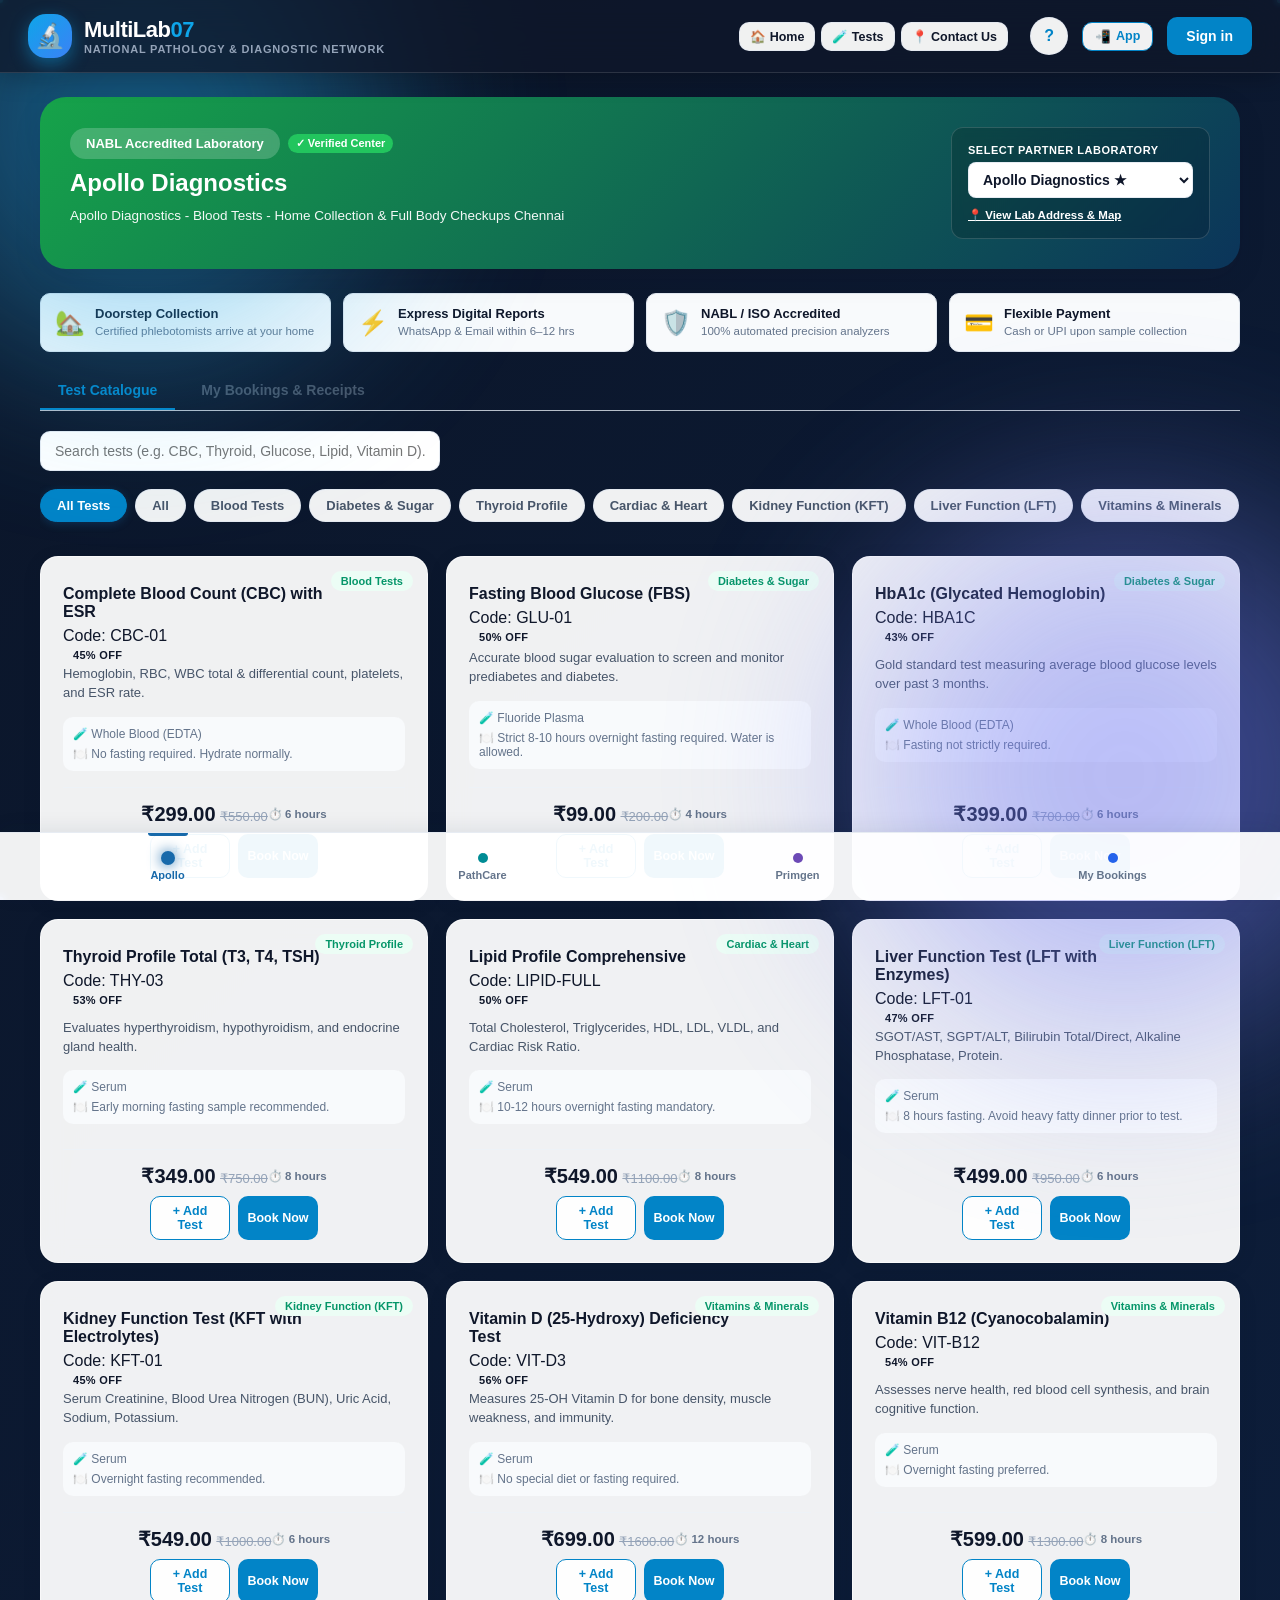
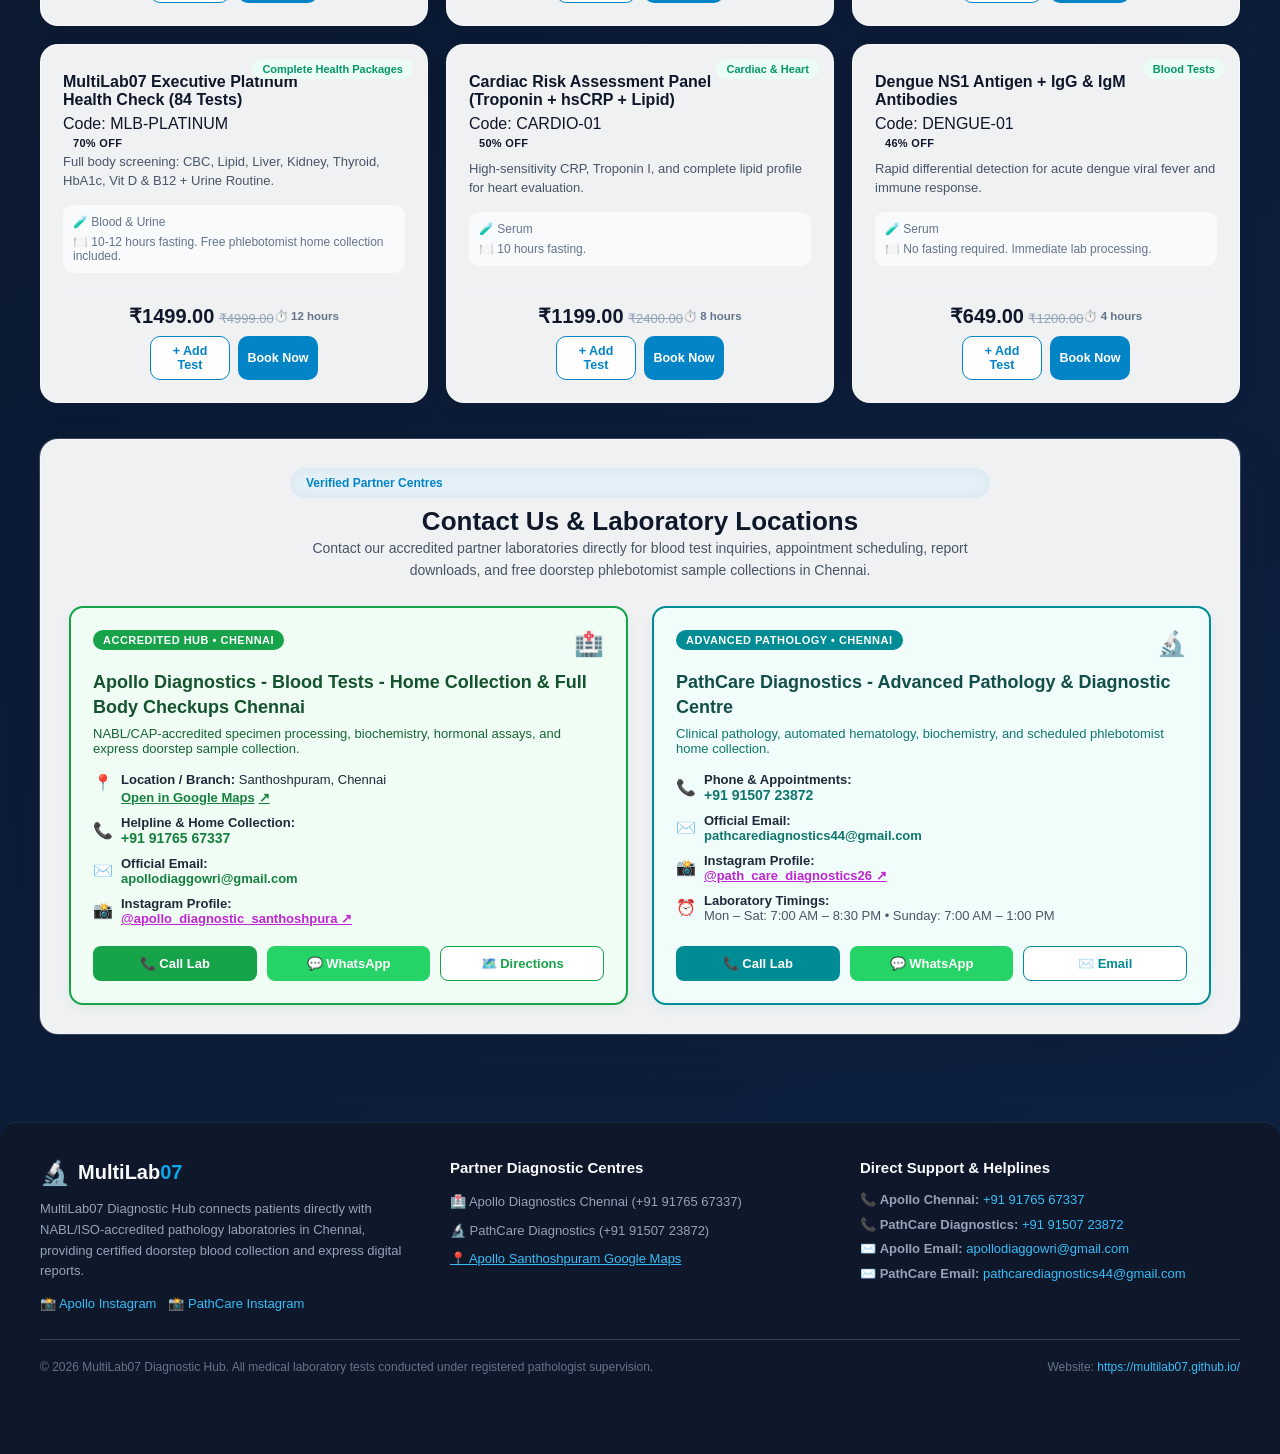
==== frontend/index.html @ 07d48755 "Enhance portal with 2-box customer login, staff logins, lab test focus, and multi-test booking" ====
<!DOCTYPE html>
<html lang="en">
<head>
  <meta charset="UTF-8" />
  <meta name="viewport" content="width=device-width, initial-scale=1.0" />
  <title>MultiLab07 — Verified Pathology & Diagnostic Network | Home Blood Collection</title>
  <meta name="description" content="MultiLab07 is India's leading digital diagnostic platform. Book verified blood tests, full body health packages, and home sample collection across accredited labs." />
  <meta name="keywords" content="multilab07, multilab, multi lab 07, multilab07.com, blood test online, pathology lab, diagnostic center, home collection, CBC test, thyroid test" />
  <meta name="author" content="MultiLab07" />
  <meta name="robots" content="index, follow, max-image-preview:large, max-snippet:-1" />
  <link rel="canonical" href="https://multilab07.github.io/" />

  <!-- PWA & Mobile App Support -->
  <link rel="manifest" href="manifest.json" />
  <meta name="theme-color" content="#0284c7" />
  <meta name="mobile-web-app-capable" content="yes" />
  <meta name="apple-mobile-web-app-capable" content="yes" />
  <meta name="apple-mobile-web-app-status-bar-style" content="black-translucent" />
  <meta name="apple-mobile-web-app-title" content="MultiLab07" />
  <link rel="apple-touch-icon" href="icons/icon-192.png" />
  <link rel="icon" type="image/png" href="icons/favicon.png" />

  <!-- OpenGraph / Social Search Tags -->
  <meta property="og:type" content="website" />
  <meta property="og:title" content="MultiLab07 — Verified Diagnostic & Home Collection Platform" />
  <meta property="og:description" content="Book affordable pathology and blood tests online with certified home sample collection." />
  <meta property="og:url" content="https://multilab07.github.io/" />
  <meta property="og:site_name" content="MultiLab07" />
  <meta property="og:image" content="https://multilab07.github.io/icons/icon-512.png" />

  <!-- Structured Google Knowledge Graph Schema -->
  <script type="application/ld+json">
  {
    "@context": "https://schema.org",
    "@type": "DiagnosticLab",
    "name": "MultiLab07",
    "alternateName": ["multilab07", "MultiLab 07", "MultiLab", "multilab07.com"],
    "url": "https://multilab07.github.io/",
    "description": "MultiLab07 verified multi-company diagnostic and home blood collection network.",
    "telephone": "+91-98401-23456",
    "priceRange": "₹₹",
    "address": {
      "@type": "PostalAddress",
      "addressCountry": "IN"
    }
  }
  </script>

  <link rel="stylesheet" href="styles.css" />
  <!-- Leaflet CSS for live collector GPS mapping -->
  <link rel="stylesheet" href="https://unpkg.com/leaflet@1.9.4/dist/leaflet.css" crossorigin="" />
</head>
<body>
  <!-- High-Tech Interactive Live Molecular Background -->
  <canvas id="particleCanvas"></canvas>

  <!-- TOP NAVIGATION BAR -->
  <header class="navbar">
    <div class="brand-wrap" onclick="App.navigateHome()">
      <div class="brand-icon">🔬</div>
      <div class="brand-text">
        <h1>MultiLab<span style="color:#0ea5e9;">07</span></h1>
        <p>National Pathology & Diagnostic Network</p>
      </div>
    </div>

    <div class="nav-actions">
      <!-- Quick navigation links for normal website -->
      <nav class="nav-menu" style="display:flex; align-items:center; gap:6px; margin-right:8px;">
        <button class="btn btn-outline" style="padding:6px 10px; font-size:12.5px; font-weight:700;" onclick="App.navigateHome()">🏠 Home</button>
        <button class="btn btn-outline" style="padding:6px 10px; font-size:12.5px; font-weight:700;" onclick="App.scrollToTests()">🧪 Tests</button>
        <button class="btn btn-outline" style="padding:6px 10px; font-size:12.5px; font-weight:700;" onclick="App.scrollToContact()">📍 Contact Us</button>
      </nav>

      <!-- Role indicator -->
      <div id="roleBadge" class="role-badge" style="display:none;">
        <span id="roleBadgeDot">●</span>
        <span id="roleBadgeText">Customer</span>
      </div>

      <!-- Current user name -->
      <span id="navUserName" style="font-size:13px; font-weight:700; color:var(--text-main); display:none;"></span>

      <!-- Help icon button at top-right of each role-specific dashboard -->
      <button id="helpBtn" class="help-btn" title="Dashboard Instructions & Help" onclick="App.openHelpModal()">?</button>

      <!-- App Install / Download button -->
      <button id="installAppNavBtn" class="btn btn-outline" style="padding:6px 12px; font-size:12.5px; font-weight:700; border-color:var(--primary); color:var(--primary); display:inline-flex; align-items:center; gap:5px;" onclick="App.showInstallAppModal()">
        <span>📲</span> <span>App</span>
      </button>

      <!-- Auth actions -->
      <button id="signInNavBtn" class="btn btn-primary" onclick="App.showAuthModal()">Sign in</button>
      <button id="signOutNavBtn" class="btn btn-outline" style="display:none;" onclick="App.logout()">Sign out</button>
    </div>
  </header>

  <!-- MAIN APP CONTAINER -->
  <main class="container">

    <!-- 2. CUSTOMER VIEW -->
    <div id="customerSection" style="display:none;">
      <!-- Hero Banner for Selected Laboratory -->
      <div class="hero-card" id="heroCard" style="position:relative; overflow:hidden;">
        <div class="hero-info" style="flex:1; min-width:280px;">
          <div style="display:flex; align-items:center; gap:8px; flex-wrap:wrap; margin-bottom:8px;">
            <span class="company-switch-badge" id="heroBadge" style="background:rgba(255,255,255,0.2); backdrop-filter:blur(4px); font-weight:700;">NABL Accredited Laboratory</span>
            <span id="heroVerifiedPill" style="background:#22c55e; color:#fff; font-size:11px; font-weight:800; padding:3px 8px; border-radius:12px;">✓ Verified Center</span>
          </div>
          <h2 id="heroTitle" style="margin:4px 0 8px; font-size:24px; font-weight:800; line-height:1.3;">Apollo Diagnostics</h2>
          <p id="heroSubtitle" style="font-size:13.5px; opacity:0.95; line-height:1.5; margin-bottom:12px;">
            Apollo Diagnostics - Blood Tests - Home Collection & Full Body Checkups Chennai
          </p>

          <!-- Direct Quick Contact Badges inside Hero Banner -->
          <div id="heroContactChips" style="display:flex; flex-wrap:wrap; gap:8px; font-size:12px;">
            <!-- Populated dynamically via App.loadTestsForCurrentCompany -->
          </div>
        </div>

        <div style="min-width:220px; background:rgba(0,0,0,0.18); padding:16px; border-radius:12px; backdrop-filter:blur(6px); border:1px solid rgba(255,255,255,0.15);">
          <label style="display:block; font-size:11px; font-weight:800; text-transform:uppercase; letter-spacing:0.5px; margin-bottom:6px; color:#fff;">Select Partner Laboratory</label>
          <select id="companySelectorDropdown" class="form-control" style="font-weight:700; width:100%; background:#fff; color:#0f172a; border-radius:8px; padding:8px 10px;" onchange="App.handleDropdownCompanyChange(this.value)">
            <!-- Populated dynamically -->
          </select>
          <div style="margin-top:10px; display:flex; gap:8px;">
            <a href="javascript:void(0)" onclick="App.scrollToContact()" style="color:#fff; font-size:11.5px; text-decoration:underline; font-weight:600;">📍 View Lab Address & Map</a>
          </div>
        </div>
      </div>

      <!-- Trust Pillars Bar -->
      <div style="display:grid; grid-template-columns:repeat(auto-fit, minmax(210px, 1fr)); gap:12px; margin-bottom:20px;">
        <div style="background:#f8fafc; border:1px solid #e2e8f0; border-radius:10px; padding:12px 14px; display:flex; align-items:center; gap:10px;">
          <span style="font-size:24px;">🏡</span>
          <div>
            <strong style="font-size:13px; color:#0f172a; display:block;">Doorstep Collection</strong>
            <span style="font-size:11.5px; color:#64748b;">Certified phlebotomists arrive at your home</span>
          </div>
        </div>
        <div style="background:#f8fafc; border:1px solid #e2e8f0; border-radius:10px; padding:12px 14px; display:flex; align-items:center; gap:10px;">
          <span style="font-size:24px;">⚡</span>
          <div>
            <strong style="font-size:13px; color:#0f172a; display:block;">Express Digital Reports</strong>
            <span style="font-size:11.5px; color:#64748b;">WhatsApp & Email within 6–12 hrs</span>
          </div>
        </div>
        <div style="background:#f8fafc; border:1px solid #e2e8f0; border-radius:10px; padding:12px 14px; display:flex; align-items:center; gap:10px;">
          <span style="font-size:24px;">🛡️</span>
          <div>
            <strong style="font-size:13px; color:#0f172a; display:block;">NABL / ISO Accredited</strong>
            <span style="font-size:11.5px; color:#64748b;">100% automated precision analyzers</span>
          </div>
        </div>
        <div style="background:#f8fafc; border:1px solid #e2e8f0; border-radius:10px; padding:12px 14px; display:flex; align-items:center; gap:10px;">
          <span style="font-size:24px;">💳</span>
          <div>
            <strong style="font-size:13px; color:#0f172a; display:block;">Flexible Payment</strong>
            <span style="font-size:11.5px; color:#64748b;">Cash or UPI upon sample collection</span>
          </div>
        </div>
      </div>

      <!-- Customer Subtabs: Test Catalogue vs My Bookings -->
      <div class="tabs-header">
        <button class="tab-btn active" id="subtabCatalogue" onclick="App.showCustomerSubtab('catalogue')">Test Catalogue</button>
        <button class="tab-btn" id="subtabMyBookings" onclick="App.showCustomerSubtab('myBookings')">My Bookings & Receipts</button>
      </div>

      <!-- Catalogue Subtab -->
      <div id="customerCatalogueView">
        <!-- Multi-Test Selection Bar (Visible when 1 or more tests are selected) -->
        <div id="multiTestBar" style="background:#ecfdf5; border:2px solid #10b981; border-radius:12px; padding:12px 18px; margin-bottom:18px; display:none; justify-content:space-between; align-items:center; flex-wrap:wrap; gap:12px; box-shadow:0 4px 12px rgba(16,185,129,0.12);">
          <div style="display:flex; align-items:center; gap:12px;">
            <div style="background:#10b981; color:#fff; width:34px; height:34px; border-radius:50%; display:flex; align-items:center; justify-content:center; font-weight:800; font-size:15px;" id="selectedTestsCount">0</div>
            <div>
              <strong style="color:#065f46; font-size:14px;">Selected Blood Tests (<span id="selectedTestsCountText">0</span>)</strong>
              <div id="selectedTestsSummary" style="font-size:12px; color:#047857;">Click "+ Add Test" on test cards to select multiple tests</div>
            </div>
          </div>
          <div style="display:flex; align-items:center; gap:10px;">
            <span style="font-size:18px; font-weight:800; color:#065f46;" id="selectedTestsTotal">₹0.00</span>
            <button type="button" class="btn btn-outline" style="border-color:#10b981; color:#065f46; background:#fff; padding:6px 12px; font-size:12px; font-weight:700;" onclick="App.clearSelectedTests()">Clear</button>
            <button type="button" class="btn btn-primary" style="background:#10b981; border-color:#10b981; padding:8px 18px; font-size:13px; font-weight:800;" onclick="App.openMultiBookingModal()">📅 Book Selected Tests</button>
          </div>
        </div>

        <!-- Search and Categories -->
        <div style="display:flex; gap:12px; margin-bottom:14px; flex-wrap:wrap;">
          <input type="text" id="testSearchInput" class="form-control" placeholder="Search tests (e.g. CBC, Thyroid, Glucose, Lipid, Vitamin D)..." style="max-width:400px;" oninput="App.handleTestSearch(this.value)" />
        </div>

        <!-- Category pills (All 11 required categories) -->
        <div class="categories-bar" id="categoriesBar">
          <button class="cat-pill active" onclick="App.filterCategory('All')">All Tests</button>
          <!-- Populated from /api/categories -->
        </div>

        <!-- Tests Grid -->
        <div class="tests-grid" id="testsGrid">
          <!-- Rendered dynamically -->
        </div>
      </div>

      <!-- My Bookings Subtab -->
      <div id="customerBookingsView" class="panel" style="display:none;">
        <div class="panel-header">
          <div>
            <h2 class="panel-title">My Diagnostic Bookings & Invoices</h2>
            <p class="panel-subtitle">Review booking statuses, verify payment references, and download official tax receipts.</p>
          </div>
          <button class="btn btn-outline" onclick="App.loadCustomerBookings()">Refresh</button>
        </div>
        <div class="table-wrap">
          <table>
            <thead>
              <tr>
                <th>Booking Ref</th>
                <th>Diagnostic Lab</th>
                <th>Test Name</th>
                <th>Appointment Slot</th>
                <th>Amount</th>
                <th>Payment Status</th>
                <th>Collection Status</th>
                <th>Official Receipt</th>
              </tr>
            </thead>
            <tbody id="customerBookingsTbody">
              <!-- Rendered dynamically -->
            </tbody>
          </table>
        </div>
      </div>
    </div>

    <!-- 3. ADMIN DASHBOARD -->
    <div id="adminSection" style="display:none;">
      <!-- Stats Summary -->
      <div class="stats-grid">
        <div class="stat-card">
          <span class="stat-label">Total Bookings</span>
          <span class="stat-value" id="adminStatBookings">0</span>
        </div>
        <div class="stat-card">
          <span class="stat-label">Pending Payments</span>
          <span class="stat-value" id="adminStatPendingPay">0</span>
        </div>
        <div class="stat-card">
          <span class="stat-label">Active Trips</span>
          <span class="stat-value" id="adminStatTrips">0</span>
        </div>
        <div class="stat-card">
          <span class="stat-label">Active Phlebotomists</span>
          <span class="stat-value" id="adminStatCollectors">0</span>
        </div>
      </div>

      <!-- Admin Tabs -->
      <div class="tabs-header">
        <button class="tab-btn active" onclick="App.showAdminTab('assignments')">Bookings & Assignments</button>
        <button class="tab-btn" onclick="App.showAdminTab('payments')">UPI Payment Verification</button>
        <button class="tab-btn" onclick="App.showAdminTab('companies')">Company Catalogue</button>
        <button class="tab-btn" onclick="App.showAdminTab('tests')">Test Master & Pricing</button>
        <button class="tab-btn" onclick="App.showAdminTab('staff')">Collecting Boys & Admins</button>
        <button class="tab-btn" onclick="App.showAdminTab('tracking')">Live Transit Map</button>
      </div>

      <!-- Admin Tab 1: Bookings & Collector Assignments -->
      <div id="adminAssignmentsView" class="panel">
        <div class="panel-header">
          <div>
            <h2 class="panel-title">Diagnostic Test Bookings</h2>
            <p class="panel-subtitle">Assign phlebotomists and manage home collection appointments.</p>
          </div>
          <button class="btn btn-outline" onclick="App.loadAdminAssignments()">Refresh</button>
        </div>
        <div class="table-wrap">
          <table>
            <thead>
              <tr>
                <th>Ref ID</th>
                <th>Patient Details</th>
                <th>Test & Company</th>
                <th>Address & Slot</th>
                <th>Payment</th>
                <th>Collection Status</th>
                <th>Assign Collector</th>
              </tr>
            </thead>
            <tbody id="adminAssignmentsTbody"></tbody>
          </table>
        </div>
      </div>

      <!-- Admin Tab 2: Payment Verification -->
      <div id="adminPaymentsView" class="panel" style="display:none;">
        <div class="panel-header">
          <div>
            <h2 class="panel-title">Payment Verification & Reconciliation</h2>
            <p class="panel-subtitle">Verify UPI transfers (check UTR + uploaded receipt) and confirm Cash on Arrival collections. Receipts are released ONLY after approval.</p>
          </div>
          <button class="btn btn-outline" onclick="App.loadAdminPayments()">Refresh</button>
        </div>
        <div class="table-wrap">
          <table>
            <thead>
              <tr>
                <th>Booking Ref</th>
                <th>Patient</th>
                <th>Amount</th>
                <th>Method</th>
                <th>UTR / Transfer ID</th>
                <th>Receipt</th>
                <th>Status</th>
                <th>Actions</th>
              </tr>
            </thead>
            <tbody id="adminPaymentsTbody"></tbody>
          </table>
        </div>
      </div>

      <!-- Admin Tab 3: Company Catalogue Management -->
      <div id="adminCompaniesView" class="panel" style="display:none;">
        <div class="panel-header">
          <div>
            <h2 class="panel-title">Diagnostic Companies & Branding</h2>
            <p class="panel-subtitle">Add laboratories, upload authorised logos, edit colors, and configure UPI IDs without source code changes.</p>
          </div>
          <button class="btn btn-primary" onclick="App.openAddCompanyModal()">+ Add New Company</button>
        </div>
        <div class="table-wrap">
          <table>
            <thead>
              <tr>
                <th>Company Name</th>
                <th>Brand Colour</th>
                <th>Logo / Preview</th>
                <th>Contact Phone & Email</th>
                <th>Configured UPI ID</th>
                <th>Status</th>
                <th>Actions</th>
              </tr>
            </thead>
            <tbody id="adminCompaniesTbody"></tbody>
          </table>
        </div>
      </div>

      <!-- Admin Tab 4: Master Test Catalogue & Company Pricing -->
      <div id="adminTestsView" class="panel" style="display:none;">
        <div class="panel-header">
          <div>
            <h2 class="panel-title">Master Test Catalogue & Independent Pricing</h2>
            <p class="panel-subtitle">Configure independent company prices, discounts, sample types, and preparation instructions.</p>
          </div>
          <button class="btn btn-primary" onclick="App.openAddTestModal()">+ Add New Test</button>
        </div>
        <div style="display:flex; gap:14px; margin-bottom:16px; align-items:center;">
          <label class="form-label" style="margin:0;">Select Laboratory to Configure Pricing:</label>
          <select id="adminPricingCompanySelect" class="form-control" style="max-width:280px;" onchange="App.loadAdminPricing(this.value)">
            <!-- Populated dynamically -->
          </select>
        </div>
        <div class="table-wrap">
          <table>
            <thead>
              <tr>
                <th>Code</th>
                <th>Test Name</th>
                <th>Category</th>
                <th>Company Price</th>
                <th>Discount %</th>
                <th>Sample Type</th>
                <th>Availability</th>
                <th>Actions</th>
              </tr>
            </thead>
            <tbody id="adminPricingTbody"></tbody>
          </table>
        </div>
      </div>

      <!-- Admin Tab 5: Collector Boys & Staff -->
      <div id="adminStaffView" class="panel" style="display:none;">
        <div class="panel-header">
          <div>
            <h2 class="panel-title">Blood Collecting Boys & Admin Accounts</h2>
            <p class="panel-subtitle">Create unique collector logins with temporary passwords. Public registration never creates staff.</p>
          </div>
          <div style="display:flex; gap:8px;">
            <button class="btn btn-primary" onclick="App.openAddCollectorModal()">+ Add Collecting Boy</button>
            <button class="btn btn-secondary" onclick="App.openAddAdminModal()">+ Add Admin</button>
          </div>
        </div>
        <div class="table-wrap">
          <table>
            <thead>
              <tr>
                <th>Display Name</th>
                <th>Username</th>
                <th>Phone</th>
                <th>Role</th>
                <th>Status</th>
                <th>Actions</th>
              </tr>
            </thead>
            <tbody id="adminStaffTbody"></tbody>
          </table>
        </div>
      </div>

      <!-- Admin Tab 6: Live Transit Tracking Map -->
      <div id="adminTrackingView" class="panel" style="display:none;">
        <div class="panel-header">
          <div>
            <h2 class="panel-title">Live Active-Trip Collector Map</h2>
            <p class="panel-subtitle">GPS coordinates are streamed strictly while phlebotomists are on active transit ("On the Way" or "Arrived").</p>
          </div>
          <span id="mapStatusBadge" class="badge badge-pending">Polling Active Trips (10s)</span>
        </div>
        <div id="adminMap"></div>
      </div>
    </div>

    <!-- 4. COLLECTOR BOY PORTAL -->
    <div id="collectorSection" class="panel" style="display:none;">
      <div class="panel-header">
        <div>
          <h2 class="panel-title">Collector Boy Portal — Assigned Home Collections</h2>
          <p class="panel-subtitle">Review home collection orders, patient contact, required blood tubes, and update trip transit status.</p>
        </div>
        <button class="btn btn-outline" onclick="App.loadCollectorAssignments()">Refresh List</button>
      </div>

      <div id="collectorGpsBanner" style="display:none; background:#ecfdf5; border:1px solid #a7f3d0; padding:12px 18px; border-radius:var(--radius-sm); margin-bottom:16px; font-size:13px; color:#065f46;">
        📍 <b>Authorized Live GPS Tracking Active:</b> Your coordinates are currently being transmitted to the laboratory operations center. Tracking will cease immediately when sample collection is complete.
      </div>

      <div id="collectorTasksContainer">
        <!-- Rendered dynamically -->
      </div>
    </div>

  
      <!-- CONTACT US & DIAGNOSTIC CENTRES SECTION -->
      <section id="contactSection" class="panel" style="margin-top:36px; padding:28px;">
        <div style="text-align:center; max-width:700px; margin:0 auto 24px;">
          <span class="company-switch-badge" style="background:rgba(2,132,199,0.1); color:var(--primary); font-size:12px;">Verified Partner Centres</span>
          <h2 style="font-size:26px; font-weight:800; margin-top:8px; color:var(--text-main);">Contact Us & Laboratory Locations</h2>
          <p style="font-size:14px; color:var(--text-muted); line-height:1.6;">
            Contact our accredited partner laboratories directly for blood test inquiries, appointment scheduling, report downloads, and free doorstep phlebotomist sample collections in Chennai.
          </p>
        </div>

        <div style="display:grid; grid-template-columns:repeat(auto-fit, minmax(320px, 1fr)); gap:24px;">
          <!-- 1. APOLLO DIAGNOSTICS CHENNAI -->
          <div class="card" style="border:2px solid #16a34a; background:#f0fdf4; border-radius:14px; padding:22px; position:relative; display:flex; flex-direction:column; justify-content:space-between; box-shadow:0 4px 12px rgba(22,163,74,0.08);">
            <div>
              <div style="display:flex; justify-content:space-between; align-items:flex-start; margin-bottom:12px;">
                <span style="background:#16a34a; color:#fff; font-size:11px; font-weight:700; padding:4px 10px; border-radius:20px; text-transform:uppercase; letter-spacing:0.5px;">Accredited Hub • Chennai</span>
                <span style="font-size:24px;">🏥</span>
              </div>
              <h3 style="font-size:18px; font-weight:800; color:#14532d; margin-bottom:6px; line-height:1.4;">
                Apollo Diagnostics - Blood Tests - Home Collection & Full Body Checkups Chennai
              </h3>
              <p style="font-size:13px; color:#166534; margin-bottom:16px;">
                NABL/CAP-accredited specimen processing, biochemistry, hormonal assays, and express doorstep sample collection.
              </p>

              <div style="display:flex; flex-direction:column; gap:10px; font-size:13px; color:#1e293b;">
                <!-- Location / Maps -->
                <div style="display:flex; align-items:flex-start; gap:8px;">
                  <span style="font-size:16px; margin-top:1px;">📍</span>
                  <div>
                    <strong>Location / Branch:</strong> Santhoshpuram, Chennai<br/>
                    <a href="https://share.google/0cAngOv1ttXVozu1D" target="_blank" rel="noopener noreferrer" style="color:#15803d; font-weight:700; text-decoration:underline; display:inline-flex; align-items:center; gap:4px; margin-top:3px;">
                      <span>Open in Google Maps</span> ↗
                    </a>
                  </div>
                </div>

                <!-- Phone -->
                <div style="display:flex; align-items:center; gap:8px;">
                  <span style="font-size:16px;">📞</span>
                  <div>
                    <strong>Helpline & Home Collection:</strong><br/>
                    <a href="tel:+919176567337" style="color:#15803d; font-weight:700; text-decoration:none; font-size:14px;">
                      +91 91765 67337
                    </a>
                  </div>
                </div>

                <!-- Email -->
                <div style="display:flex; align-items:center; gap:8px;">
                  <span style="font-size:16px;">✉️</span>
                  <div>
                    <strong>Official Email:</strong><br/>
                    <a href="mailto:apollodiaggowri@gmail.com" style="color:#15803d; font-weight:600; text-decoration:none;">
                      apollodiaggowri@gmail.com
                    </a>
                  </div>
                </div>

                <!-- Instagram -->
                <div style="display:flex; align-items:center; gap:8px;">
                  <span style="font-size:16px;">📸</span>
                  <div>
                    <strong>Instagram Profile:</strong><br/>
                    <a href="https://www.instagram.com/apollo_diagnostic_santhoshpura?dlrf=MW04M3F4MnNzenM4Yg==" target="_blank" rel="noopener noreferrer" style="color:#c026d3; font-weight:700; text-decoration:underline;">
                      @apollo_diagnostic_santhoshpura ↗
                    </a>
                  </div>
                </div>
              </div>
            </div>

            <div style="margin-top:20px; display:flex; gap:10px; flex-wrap:wrap;">
              <a href="tel:+919176567337" class="btn" style="flex:1; background:#16a34a; color:#fff; text-align:center; text-decoration:none; font-size:13px; font-weight:700; padding:9px 12px; border-radius:8px;">
                📞 Call Lab
              </a>
              <a href="https://wa.me/919176567337?text=Hi%20Apollo%20Diagnostics,%20I%20would%20like%20to%20book%20a%20blood%20test%20in%20Chennai." target="_blank" rel="noopener noreferrer" class="btn" style="flex:1; background:#25D366; color:#fff; text-align:center; text-decoration:none; font-size:13px; font-weight:700; padding:9px 12px; border-radius:8px;">
                💬 WhatsApp
              </a>
              <a href="https://share.google/0cAngOv1ttXVozu1D" target="_blank" rel="noopener noreferrer" class="btn btn-outline" style="flex:1; border-color:#16a34a; color:#16a34a; background:#fff; text-align:center; text-decoration:none; font-size:13px; font-weight:700; padding:9px 12px; border-radius:8px;">
                🗺️ Directions
              </a>
            </div>
          </div>

          <!-- 2. PATHCARE DIAGNOSTICS -->
          <div class="card" style="border:2px solid #008c95; background:#f0fdfa; border-radius:14px; padding:22px; position:relative; display:flex; flex-direction:column; justify-content:space-between; box-shadow:0 4px 12px rgba(0,140,149,0.08);">
            <div>
              <div style="display:flex; justify-content:space-between; align-items:flex-start; margin-bottom:12px;">
                <span style="background:#008c95; color:#fff; font-size:11px; font-weight:700; padding:4px 10px; border-radius:20px; text-transform:uppercase; letter-spacing:0.5px;">Advanced Pathology • Chennai</span>
                <span style="font-size:24px;">🔬</span>
              </div>
              <h3 style="font-size:18px; font-weight:800; color:#134e4a; margin-bottom:6px; line-height:1.4;">
                PathCare Diagnostics - Advanced Pathology & Diagnostic Centre
              </h3>
              <p style="font-size:13px; color:#0f766e; margin-bottom:16px;">
                Clinical pathology, automated hematology, biochemistry, and scheduled phlebotomist home collection.
              </p>

              <div style="display:flex; flex-direction:column; gap:10px; font-size:13px; color:#1e293b;">
                <!-- Phone -->
                <div style="display:flex; align-items:center; gap:8px;">
                  <span style="font-size:16px;">📞</span>
                  <div>
                    <strong>Phone & Appointments:</strong><br/>
                    <a href="tel:+919150723872" style="color:#0f766e; font-weight:700; text-decoration:none; font-size:14px;">
                      +91 91507 23872
                    </a>
                  </div>
                </div>

                <!-- Email -->
                <div style="display:flex; align-items:center; gap:8px;">
                  <span style="font-size:16px;">✉️</span>
                  <div>
                    <strong>Official Email:</strong><br/>
                    <a href="mailto:pathcarediagnostics44@gmail.com" style="color:#0f766e; font-weight:600; text-decoration:none;">
                      pathcarediagnostics44@gmail.com
                    </a>
                  </div>
                </div>

                <!-- Instagram -->
                <div style="display:flex; align-items:center; gap:8px;">
                  <span style="font-size:16px;">📸</span>
                  <div>
                    <strong>Instagram Profile:</strong><br/>
                    <a href="https://www.instagram.com/path_care_diagnostics26?psln=cWV5cDV5MjZwZTd2" target="_blank" rel="noopener noreferrer" style="color:#c026d3; font-weight:700; text-decoration:underline;">
                      @path_care_diagnostics26 ↗
                    </a>
                  </div>
                </div>

                <!-- Timings -->
                <div style="display:flex; align-items:center; gap:8px;">
                  <span style="font-size:16px;">⏰</span>
                  <div>
                    <strong>Laboratory Timings:</strong><br/>
                    <span style="color:#475569;">Mon – Sat: 7:00 AM – 8:30 PM • Sunday: 7:00 AM – 1:00 PM</span>
                  </div>
                </div>
              </div>
            </div>

            <div style="margin-top:20px; display:flex; gap:10px; flex-wrap:wrap;">
              <a href="tel:+919150723872" class="btn" style="flex:1; background:#008c95; color:#fff; text-align:center; text-decoration:none; font-size:13px; font-weight:700; padding:9px 12px; border-radius:8px;">
                📞 Call Lab
              </a>
              <a href="https://wa.me/919150723872?text=Hi%20PathCare%20Diagnostics,%20I%20would%20like%20to%20inquire%20about%20blood%20tests." target="_blank" rel="noopener noreferrer" class="btn" style="flex:1; background:#25D366; color:#fff; text-align:center; text-decoration:none; font-size:13px; font-weight:700; padding:9px 12px; border-radius:8px;">
                💬 WhatsApp
              </a>
              <a href="mailto:pathcarediagnostics44@gmail.com" class="btn btn-outline" style="flex:1; border-color:#008c95; color:#008c95; background:#fff; text-align:center; text-decoration:none; font-size:13px; font-weight:700; padding:9px 12px; border-radius:8px;">
                ✉️ Email
              </a>
            </div>
          </div>
        </div>
      </section>

  </main>

  
  <!-- COMPREHENSIVE MEDICAL PORTAL FOOTER -->
  <footer style="margin-top:40px; padding:36px 20px 80px; background:#0f172a; color:#94a3b8; border-top:1px solid #1e293b; border-radius:16px 16px 0 0;">
    <div style="max-width:1200px; margin:0 auto; display:grid; grid-template-columns:repeat(auto-fit, minmax(260px, 1fr)); gap:30px;">
      <div>
        <div style="display:flex; align-items:center; gap:8px; margin-bottom:12px;">
          <span style="font-size:24px;">🔬</span>
          <strong style="font-size:20px; color:#f8fafc;">MultiLab<span style="color:#0ea5e9;">07</span></strong>
        </div>
        <p style="font-size:13px; line-height:1.6; color:#94a3b8;">
          MultiLab07 Diagnostic Hub connects patients directly with NABL/ISO-accredited pathology laboratories in Chennai, providing certified doorstep blood collection and express digital reports.
        </p>
        <div style="margin-top:14px; display:flex; gap:12px; flex-wrap:wrap;">
          <a href="https://www.instagram.com/apollo_diagnostic_santhoshpura?dlrf=MW04M3F4MnNzenM4Yg==" target="_blank" rel="noopener noreferrer" style="color:#38bdf8; font-size:13px; text-decoration:none; display:inline-flex; align-items:center; gap:4px;">📸 Apollo Instagram</a>
          <a href="https://www.instagram.com/path_care_diagnostics26?psln=cWV5cDV5MjZwZTd2" target="_blank" rel="noopener noreferrer" style="color:#38bdf8; font-size:13px; text-decoration:none; display:inline-flex; align-items:center; gap:4px;">📸 PathCare Instagram</a>
        </div>
      </div>

      <div>
        <strong style="color:#f8fafc; font-size:15px; display:block; margin-bottom:12px;">Partner Diagnostic Centres</strong>
        <ul style="list-style:none; padding:0; margin:0; font-size:13px; line-height:2.2;">
          <li><a href="javascript:void(0)" onclick="App.switchCompanyTab(1)" style="color:#94a3b8; text-decoration:none;">🏥 Apollo Diagnostics Chennai (+91 91765 67337)</a></li>
          <li><a href="javascript:void(0)" onclick="App.switchCompanyTab(2)" style="color:#94a3b8; text-decoration:none;">🔬 PathCare Diagnostics (+91 91507 23872)</a></li>
          <li><a href="https://share.google/0cAngOv1ttXVozu1D" target="_blank" rel="noopener noreferrer" style="color:#38bdf8; text-decoration:underline;">📍 Apollo Santhoshpuram Google Maps</a></li>
        </ul>
      </div>

      <div>
        <strong style="color:#f8fafc; font-size:15px; display:block; margin-bottom:12px;">Direct Support & Helplines</strong>
        <div style="font-size:13px; line-height:1.9;">
          <div>📞 <b>Apollo Chennai:</b> <a href="tel:+919176567337" style="color:#38bdf8; text-decoration:none;">+91 91765 67337</a></div>
          <div>📞 <b>PathCare Diagnostics:</b> <a href="tel:+919150723872" style="color:#38bdf8; text-decoration:none;">+91 91507 23872</a></div>
          <div>✉️ <b>Apollo Email:</b> <a href="mailto:apollodiaggowri@gmail.com" style="color:#38bdf8; text-decoration:none;">apollodiaggowri@gmail.com</a></div>
          <div>✉️ <b>PathCare Email:</b> <a href="mailto:pathcarediagnostics44@gmail.com" style="color:#38bdf8; text-decoration:none;">pathcarediagnostics44@gmail.com</a></div>
        </div>
      </div>
    </div>

    <div style="max-width:1200px; margin:28px auto 0; padding-top:20px; border-top:1px solid #334155; display:flex; justify-content:space-between; align-items:center; flex-wrap:wrap; gap:12px; font-size:12px; color:#64748b;">
      <div>© 2026 MultiLab07 Diagnostic Hub. All medical laboratory tests conducted under registered pathologist supervision.</div>
      <div>Website: <a href="https://multilab07.github.io/" style="color:#38bdf8; text-decoration:none;">https://multilab07.github.io/</a></div>
    </div>
  </footer>

  <!-- SOCIAL-MEDIA STYLE BOTTOM NAVIGATION BAR (Customer view) -->
  <nav class="bottom-nav" id="customerBottomNav" style="display:none;">
    <button class="bottom-tab active" id="tabApollo" onclick="App.switchCompanyTab(1)" style="--active-color:#1769AA;">
      <div class="tab-dot" style="background:#1769AA;"></div>
      <span>Apollo</span>
    </button>
    <button class="bottom-tab" id="tabPathCare" onclick="App.switchCompanyTab(2)" style="--active-color:#008C95;">
      <div class="tab-dot" style="background:#008C95;"></div>
      <span>PathCare</span>
    </button>
    <button class="bottom-tab" id="tabPrimgen" onclick="App.switchCompanyTab(3)" style="--active-color:#6C4AB6;">
      <div class="tab-dot" style="background:#6C4AB6;"></div>
      <span>Primgen</span>
    </button>
    <button class="bottom-tab" id="tabCustomerBookings" onclick="App.showCustomerSubtab('myBookings')" style="--active-color:#2563eb;">
      <div class="tab-dot" style="background:#2563eb;"></div>
      <span>My Bookings</span>
    </button>
  </nav>

  <!-- ==================== MODALS ==================== -->

  
  <!-- AUTHENTICATION OVERLAY MODAL (Customer Login & Staff Login) -->
  <div id="authModal" class="modal-backdrop" style="display:none;" onclick="if(event.target===this) App.closeModals()">
    <div class="modal-card" style="max-width:460px; position:relative;">
      <div class="modal-header">
        <div>
          <h3 class="modal-title" id="authModalTitle">Sign in to MultiLab07</h3>
          <p class="panel-subtitle" style="margin:2px 0 0; font-size:12px;">Choose your account role</p>
        </div>
        <button class="modal-close" onclick="App.closeModals()" title="Close and return to website">✕</button>
      </div>

      <!-- Role Tabs: Customer, Collector Boy, Admin -->
      <div class="tabs-header" style="margin-bottom:16px;">
        <button class="tab-btn active" id="authTabCustomer" onclick="App.setLoginRole('customer')">Customer</button>
        <button class="tab-btn" id="authTabCollector" onclick="App.setLoginRole('collector')">Collector Boy</button>
        <button class="tab-btn" id="authTabAdmin" onclick="App.setLoginRole('admin')">Admin</button>
      </div>

      <!-- 1. CUSTOMER LOGIN (BOX 1: USERNAME LOWERCASE, BOX 2: PHONE NUMBER) -->
      <div id="customerLoginFormView">
        <form id="customerPhoneLoginForm" onsubmit="App.handleCustomerLogin(event)">
          <div class="form-group">
            <label class="form-label">Username (lowercase only)</label>
            <input type="text" id="custLoginUsername" class="form-control" required placeholder="username (lowercase only)" style="text-transform:lowercase;" oninput="this.value = this.value.toLowerCase().trim()" />
            <span style="font-size:11.5px; color:#64748b; margin-top:3px; display:block;">Enter your username in lowercase (e.g. vithunraj / ramesh)</span>
          </div>

          <div class="form-group" style="margin-top:14px;">
            <label class="form-label">Phone Number</label>
            <div class="input-group">
              <span style="background:#f1f5f9; padding:8px 12px; border:1px solid #cbd5e1; border-right:none; border-radius:6px 0 0 6px; font-weight:700; font-size:13px; color:#475569; display:flex; align-items:center;">+91</span>
              <input type="tel" id="custLoginPhone" class="form-control" style="border-radius:0 6px 6px 0;" maxlength="10" required placeholder="10-digit mobile number (e.g. 91765 67337)" />
            </div>
          </div>

          <button type="submit" class="btn btn-primary" style="width:100%; margin-top:18px; padding:12px; font-size:14.5px; font-weight:800;">
            Sign in as Customer
          </button>
        </form>
      </div>

      <!-- 2. COLLECTOR BOY LOGIN (BOX 1: USERNAME, BOX 2: PASSWORD) -->
      <div id="collectorLoginFormView" style="display:none;">
        <form id="collectorLoginForm" onsubmit="App.handleCollectorLogin(event)">
          <div class="form-group">
            <label class="form-label">Collector Username</label>
            <input type="text" id="collectorLoginUsername" class="form-control" required placeholder="Enter assigned username (e.g. collectorboy)" />
          </div>

          <div class="form-group" style="margin-top:12px;">
            <label class="form-label">Password</label>
            <div class="input-group">
              <input type="password" id="collectorLoginPassword" class="form-control" required placeholder="Enter password" />
              <button type="button" class="btn btn-outline" onclick="App.togglePassword('collectorLoginPassword')">👁</button>
            </div>
          </div>

          <button type="submit" class="btn btn-primary" style="width:100%; margin-top:16px; padding:12px; font-size:14.5px; font-weight:800;">
            Sign in as Collector Boy
          </button>
        </form>
      </div>

      <!-- 3. ADMIN LOGIN (BOX 1: USERNAME, BOX 2: PASSWORD) -->
      <div id="adminLoginFormView" style="display:none;">
        <form id="adminLoginForm" onsubmit="App.handleAdminLogin(event)">
          <div class="form-group">
            <label class="form-label">Admin Username</label>
            <input type="text" id="adminLoginUsername" class="form-control" required placeholder="Enter admin username (e.g. admin)" />
          </div>

          <div class="form-group" style="margin-top:12px;">
            <label class="form-label">Password</label>
            <div class="input-group">
              <input type="password" id="adminLoginPassword" class="form-control" required placeholder="Enter admin password (e.g. Admin@MultiLab2026)" />
              <button type="button" class="btn btn-outline" onclick="App.togglePassword('adminLoginPassword')">👁</button>
            </div>
          </div>

          <button type="submit" class="btn btn-primary" style="width:100%; margin-top:16px; padding:12px; font-size:14.5px; font-weight:800;">
            Sign in as Admin
          </button>
        </form>
      </div>

    </div>
  </div>

  <!-- CUSTOMER REGISTRATION MODAL WITH REAL OTP -->
  <div id="registerModal" class="modal-backdrop" style="display:none;">
    <div class="modal-card">
      <div class="modal-header">
        <h3 class="modal-title">Customer Registration</h3>
        <button class="modal-close" onclick="App.closeModals()">✕</button>
      </div>
      <form id="registerForm" onsubmit="App.handleCustomerRegister(event)">
        <div class="form-group">
          <label class="form-label">Full Name</label>
          <input type="text" id="regFullName" class="form-control" required placeholder="e.g. Ramesh Krishnan" />
        </div>
        <div class="form-group">
          <label class="form-label">Unique Username</label>
          <input type="text" id="regUsername" class="form-control" required placeholder="e.g. ramesh_k" />
        </div>
        <div class="form-group">
          <label class="form-label">10-Digit Mobile Number (OTP Verified)</label>
          <div class="input-group">
            <input type="tel" id="regMobile" class="form-control" required placeholder="e.g. 9840123456" maxlength="10" />
            <button type="button" id="sendOtpBtn" class="btn btn-secondary" onclick="App.sendRegistrationOtp()">Send OTP</button>
          </div>
        </div>
        <div class="form-group" id="otpGroup" style="display:none;">
          <label class="form-label">6-Digit Verification Code (OTP)</label>
          <div class="input-group">
            <input type="text" id="regOtpCode" class="form-control" placeholder="Enter 6-digit OTP" maxlength="6" />
            <button type="button" id="verifyOtpBtn" class="btn btn-primary" onclick="App.verifyRegistrationOtp()">Verify Code</button>
          </div>
          <small id="otpStatusMsg" style="color:var(--primary); font-weight:600; display:block; margin-top:4px;"></small>
        </div>
        <div class="form-group">
          <label class="form-label">WhatsApp Number</label>
          <input type="tel" id="regWhatsapp" class="form-control" placeholder="e.g. 9840123456" maxlength="10" />
        </div>
        <div class="form-group">
          <label class="form-label">Email / Gmail Address</label>
          <input type="email" id="regEmail" class="form-control" required placeholder="e.g. ramesh@example.com" />
        </div>
        <div class="form-group">
          <label class="form-label">Password (min 8 characters)</label>
          <input type="password" id="regPassword" class="form-control" required placeholder="Choose a secure password" minlength="8" />
        </div>
        <button type="submit" id="regSubmitBtn" class="btn btn-primary" style="width:100%;" disabled>Verify Mobile to Register</button>
      </form>
    </div>
  </div>

  <!-- BOOKING MODAL -->
  <div id="bookingModal" class="modal-backdrop" style="display:none;">
    <div class="modal-card">
      <div class="modal-header">
        <h3 class="modal-title">Book Diagnostic Home Collection</h3>
        <button class="modal-close" onclick="App.closeModals()">✕</button>
      </div>
      <form id="bookingForm" onsubmit="App.handleCreateBooking(event)">
        <input type="hidden" id="bookTestId" />
        <input type="hidden" id="bookCompanyId" />

        <div style="background:#f8fafc; border:1px solid #e2e8f0; padding:14px; border-radius:10px; margin-bottom:16px;">
          <div style="display:flex; justify-content:space-between; align-items:center; margin-bottom:8px;">
            <strong style="font-size:14px; color:#0f172a;" id="bookCompanyLabel">Provider: Apollo Diagnostics</strong>
            <span style="font-size:12px; color:#16a34a; font-weight:700;">🏠 Free Home Collection</span>
          </div>

          <strong style="font-size:13px; color:#334155; display:block; margin-bottom:6px;">Selected Tests:</strong>
          <!-- Itemized list of selected N tests -->
          <div id="bookSelectedTestsList" style="max-height:160px; overflow-y:auto; margin-bottom:10px; display:flex; flex-direction:column; gap:6px;">
            <div style="padding:6px 8px; background:#fff; border:1px solid #e2e8f0; border-radius:6px; display:flex; justify-content:space-between; align-items:center;">
              <span id="bookTestName">Test Name</span>
              <strong style="color:var(--primary);" id="bookTestPriceSingle">₹0.00</strong>
            </div>
          </div>

          <div style="display:flex; justify-content:space-between; align-items:center; padding-top:8px; border-top:1px solid #cbd5e1;">
            <span style="font-size:13px; font-weight:700; color:#475569;">Grand Total:</span>
            <div style="font-size:19px; font-weight:800; color:var(--primary);" id="bookPrice">₹0.00</div>
          </div>
        </div>

        <div class="form-group">
          <label class="form-label">Patient Full Name</label>
          <input type="text" id="bookPatientName" class="form-control" required />
        </div>
        <div class="form-group">
          <label class="form-label">Mobile Number</label>
          <input type="tel" id="bookPhone" class="form-control" required />
        </div>
        <div class="form-group">
          <label class="form-label">Home / Office Collection Address</label>
          <textarea id="bookAddress" class="form-control" rows="2" required placeholder="Flat/Door no, Street, Landmark, Pincode"></textarea>
        </div>
        <div class="form-group">
          <label class="form-label">Appointment Date</label>
          <input type="date" id="bookDate" class="form-control" required />
        </div>
        <div class="form-group">
          <label class="form-label">Collection Slot</label>
          <select id="bookSlot" class="form-control">
            <option value="06:30 AM - 07:30 AM">06:30 AM - 07:30 AM (Early Fasting)</option>
            <option value="07:30 AM - 08:30 AM" selected>07:30 AM - 08:30 AM (Preferred Fasting)</option>
            <option value="08:30 AM - 09:30 AM">08:30 AM - 09:30 AM</option>
            <option value="09:30 AM - 10:30 AM">09:30 AM - 10:30 AM</option>
            <option value="11:00 AM - 12:00 PM">11:00 AM - 12:00 PM (Non-fasting)</option>
            <option value="04:00 PM - 05:00 PM">04:00 PM - 05:00 PM (Evening)</option>
          </select>
        </div>
        <button type="submit" class="btn btn-primary" style="width:100%;">Confirm Booking & Proceed to Payment</button>
      </form>
    </div>
  </div>

  <!-- PAYMENT MODAL (Cash on Arrival + Online UPI) -->
  <div id="paymentModal" class="modal-backdrop" style="display:none;">
    <div class="modal-card" style="max-width:520px;">
      <div class="modal-header">
        <h3 class="modal-title">💳 Choose Payment Method</h3>
        <button class="modal-close" onclick="App.closeModals()">✕</button>
      </div>

      <input type="hidden" id="paymentBookingId" />
      <div id="paymentAmountBanner" style="text-align:center; background:var(--primary-light,#e8f4ff); padding:12px; border-radius:10px; margin-bottom:18px;">
        <div style="font-size:13px; color:#64748b; margin-bottom:2px;" id="paymentBookingRefDisplay">Booking Ref: —</div>
        <div style="font-size:26px; font-weight:800; color:var(--primary,#1769AA);" id="paymentAmountDisplay">₹0.00</div>
        <div style="font-size:12px; color:#64748b;">Payable Amount (incl. discounts)</div>
      </div>

      <!-- Method Selector Cards -->
      <div id="paymentMethodCards" style="display:flex; gap:14px; margin-bottom:18px;">
        <button type="button" id="btnMethodCash" onclick="App.selectPaymentMethod('cash_on_arrival')"
          style="flex:1; padding:18px 10px; border:2px solid #e2e8f0; border-radius:12px; background:#fff; cursor:pointer; text-align:center; transition:all .2s;">
          <div style="font-size:28px; margin-bottom:6px;">💵</div>
          <div style="font-weight:700; font-size:14px;">Cash on Arrival</div>
          <div style="font-size:12px; color:#64748b; margin-top:4px;">Pay collector at doorstep</div>
        </button>
        <button type="button" id="btnMethodOnline" onclick="App.selectPaymentMethod('upi_online')"
          style="flex:1; padding:18px 10px; border:2px solid #e2e8f0; border-radius:12px; background:#fff; cursor:pointer; text-align:center; transition:all .2s;">
          <div style="font-size:28px; margin-bottom:6px;">📱</div>
          <div style="font-weight:700; font-size:14px;">Online UPI Payment</div>
          <div style="font-size:12px; color:#64748b; margin-top:4px;">Pay via UPI / GPay / PhonePe</div>
        </button>
      </div>

      <!-- CASH ON ARRIVAL SECTION -->
      <div id="cashSection" style="display:none;">
        <div style="background:#f0fdf4; border:1.5px solid #86efac; border-radius:10px; padding:16px; margin-bottom:16px; text-align:center;">
          <div style="font-size:22px; margin-bottom:6px;">✅</div>
          <div style="font-weight:700; font-size:15px; color:#16a34a; margin-bottom:4px;">Cash on Arrival Confirmed</div>
          <div style="font-size:13px; color:#15803d;">Our collector will visit your address and collect the exact amount of <strong id="cashAmountLabel">₹0.00</strong> at your doorstep. Please keep the exact amount ready.</div>
        </div>
        <button type="button" class="btn btn-success" style="width:100%; font-size:15px;" onclick="App.submitCashOnArrival()">✔ Confirm Cash on Arrival</button>
      </div>

      <!-- ONLINE UPI SECTION -->
      <div id="upiSection" style="display:none;">
        <div class="qr-container" style="margin-bottom:14px;">
          <img id="paymentQrImage" class="qr-image" src="" alt="Laboratory UPI QR Code" />
          <div class="qr-upi-id" id="paymentUpiIdDisplay" style="margin-top:6px;">multilab07@upi</div>
          <div style="font-size:12px; color:#64748b; margin-top:4px;">Scan with any UPI app to pay exactly <span id="upiAmountInline" style="font-weight:700;">₹0.00</span></div>
        </div>

        <form id="paymentForm" onsubmit="App.handleSubmitPayment(event)">
          <div class="form-group">
            <label class="form-label">UPI Transaction Reference / Transfer ID *</label>
            <input type="text" id="paymentUtrInput" class="form-control" placeholder="e.g. 428901928472" minlength="6" />
            <small style="color:var(--text-muted); display:block; margin-top:3px;">Enter the 12-digit UTR / Txn ID shown in your UPI app after payment.</small>
          </div>
          <div class="form-group">
            <label class="form-label">Upload Payment Receipt / Screenshot *</label>
            <input type="file" id="paymentReceiptFile" class="form-control" accept="image/*" style="padding:6px;" />
            <small style="color:var(--text-muted); display:block; margin-top:3px;">Attach a screenshot of the payment confirmation from your UPI app or bank. (Max 3 MB)</small>
          </div>
          <div id="receiptPreviewWrap" style="display:none; margin-bottom:10px;">
            <img id="receiptPreviewImg" style="max-width:100%; max-height:160px; border-radius:8px; border:1.5px solid #e2e8f0;" src="" alt="Receipt preview" />
          </div>
          <small style="display:block; color:#dc2626; margin-bottom:12px;">⚠️ <b>Verification Policy:</b> Payment stays PENDING until an Admin verifies your UTR and receipt against bank records. Screenshots alone are never final confirmation.</small>
          <button type="submit" class="btn btn-primary" style="width:100%; font-size:15px;">📤 Submit Payment Proof</button>
        </form>
      </div>
    </div>
  </div>

  <!-- ROLE SPECIFIC HELP MODAL -->
  <div id="helpModal" class="modal-backdrop" style="display:none;">
    <div class="modal-card" style="max-width:620px;">
      <div class="modal-header">
        <h3 class="modal-title" id="helpModalTitle">MultiLab07 Guide & Instructions</h3>
        <button class="modal-close" onclick="App.closeModals()">✕</button>
      </div>
      <div id="helpModalBody" style="font-size:13.5px; line-height:1.6; color:#334155;">
        <!-- Loaded dynamically from /api/help/<role> -->
      </div>
      <button class="btn btn-outline" style="width:100%; margin-top:20px;" onclick="App.closeModals()">Got it</button>
    </div>
  </div>

  <!-- EDIT COMPANY MODAL (Admin) -->
  <div id="editCompanyModal" class="modal-backdrop" style="display:none;">
    <div class="modal-card">
      <div class="modal-header">
        <h3 class="modal-title" id="editCompanyModalTitle">Edit Diagnostic Laboratory</h3>
        <button class="modal-close" onclick="App.closeModals()">✕</button>
      </div>
      <form id="editCompanyForm" onsubmit="App.handleUpdateCompany(event)">
        <input type="hidden" id="editCompanyId" />
        <div class="form-group">
          <label class="form-label">Laboratory Company Name</label>
          <input type="text" id="editCompanyName" class="form-control" required />
        </div>
        <div class="form-group">
          <label class="form-label">Theme / Brand Colour</label>
          <input type="color" id="editCompanyColor" class="form-control" style="height:44px; padding:4px;" />
        </div>
        <div class="form-group">
          <label class="form-label">Logo URL</label>
          <input type="text" id="editCompanyLogoUrl" class="form-control" placeholder="https://example.com/logo.png" />
        </div>
        <div class="form-group">
          <label class="form-label">Laboratory UPI ID for Payments</label>
          <input type="text" id="editCompanyUpi" class="form-control" required />
        </div>
        <div class="form-group">
          <label class="form-label">Helpline Phone & Email</label>
          <div class="input-group">
            <input type="tel" id="editCompanyPhone" class="form-control" placeholder="+91 1800-425-0011" />
            <input type="email" id="editCompanyEmail" class="form-control" placeholder="care@lab.com" />
          </div>
        </div>
        <div class="form-group">
          <label class="form-label">Center Address / Location</label>
          <input type="text" id="editCompanyAddress" class="form-control" placeholder="Chennai Central Diagnostic Center" />
        </div>
        <button type="submit" class="btn btn-primary" style="width:100%;">Save Laboratory Changes</button>
      </form>
    </div>
  </div>

  <!-- ADD COMPANY MODAL (Admin) -->
  <div id="addCompanyModal" class="modal-backdrop" style="display:none;">
    <div class="modal-card">
      <div class="modal-header">
        <h3 class="modal-title">Add Diagnostic Laboratory</h3>
        <button class="modal-close" onclick="App.closeModals()">✕</button>
      </div>
      <form id="addCompanyForm" onsubmit="App.handleCreateCompany(event)">
        <div class="form-group">
          <label class="form-label">Laboratory Company Name</label>
          <input type="text" id="newCompanyName" class="form-control" required placeholder="e.g. Metropolis Healthcare" />
        </div>
        <div class="form-group">
          <label class="form-label">Theme / Brand Colour</label>
          <input type="color" id="newCompanyColor" class="form-control" value="#1769aa" style="height:44px; padding:4px;" />
        </div>
        <div class="form-group">
          <label class="form-label">Logo URL (or Base64 data)</label>
          <input type="text" id="newCompanyLogoUrl" class="form-control" placeholder="https://example.com/logo.png" />
        </div>
        <div class="form-group">
          <label class="form-label">Laboratory UPI ID for Payments</label>
          <input type="text" id="newCompanyUpi" class="form-control" value="multilab07@upi" required />
        </div>
        <div class="form-group">
          <label class="form-label">Helpline Phone & Email</label>
          <div class="input-group">
            <input type="tel" id="newCompanyPhone" class="form-control" placeholder="+91 1800-425-0011" />
            <input type="email" id="newCompanyEmail" class="form-control" placeholder="care@lab.com" />
          </div>
        </div>
        <button type="submit" class="btn btn-primary" style="width:100%;">Create Laboratory Profile</button>
      </form>
    </div>
  </div>

  <!-- ADD TEST MODAL (Admin) -->
  <div id="addTestModal" class="modal-backdrop" style="display:none;">
    <div class="modal-card" style="max-width:540px;">
      <div class="modal-header">
        <h3 class="modal-title">Add New Diagnostic Test</h3>
        <button class="modal-close" onclick="App.closeModals()">✕</button>
      </div>
      <form id="addTestForm" onsubmit="App.handleCreateTest(event)">
        <div class="form-group">
          <label class="form-label">Laboratory Provider</label>
          <select id="addTestCompanySelect" class="form-control" required></select>
        </div>
        <div style="display:grid; grid-template-columns: 2fr 1fr; gap:12px;">
          <div class="form-group">
            <label class="form-label">Test Name</label>
            <input type="text" id="addTestName" class="form-control" required placeholder="e.g. Complete Hemogram & ESR" />
          </div>
          <div class="form-group">
            <label class="form-label">Test Code</label>
            <input type="text" id="addTestCode" class="form-control" placeholder="e.g. HEM-02" />
          </div>
        </div>
        <div class="form-group">
          <label class="form-label">Category</label>
          <select id="addTestCategory" class="form-control" required>
            <option value="Blood Tests">Blood Tests</option>
            <option value="Biochemistry">Biochemistry</option>
            <option value="Thyroid">Thyroid</option>
            <option value="Diabetes">Diabetes</option>
            <option value="Liver Function">Liver Function</option>
            <option value="Kidney Function">Kidney Function</option>
            <option value="Lipid Profile">Lipid Profile</option>
            <option value="Vitamin Tests">Vitamin Tests</option>
          </select>
        </div>
        <div style="display:grid; grid-template-columns: 1fr 1fr; gap:12px;">
          <div class="form-group">
            <label class="form-label">List Price (₹)</label>
            <input type="number" step="0.01" id="addTestPrice" class="form-control" required placeholder="499.00" />
          </div>
          <div class="form-group">
            <label class="form-label">Discount %</label>
            <input type="number" step="0.1" id="addTestDiscount" class="form-control" value="0.0" min="0" max="100" />
          </div>
        </div>
        <div style="display:grid; grid-template-columns: 1fr 1fr; gap:12px;">
          <div class="form-group">
            <label class="form-label">Sample Tube Required</label>
            <input type="text" id="addTestSample" class="form-control" value="EDTA Lavender Top Tube (Whole Blood)" required />
          </div>
          <div class="form-group">
            <label class="form-label">Turnaround Time</label>
            <input type="text" id="addTestTurnaround" class="form-control" value="12 hours" required />
          </div>
        </div>
        <div class="form-group">
          <label class="form-label">Patient Preparation Instructions</label>
          <textarea id="addTestPrep" class="form-control" rows="2" placeholder="e.g. 8-10 hours overnight fasting recommended. Water is permitted."></textarea>
        </div>
        <div class="form-group">
          <label class="form-label">Brief Description</label>
          <textarea id="addTestDescription" class="form-control" rows="2" placeholder="e.g. NABL certified blood test providing comprehensive cell counts."></textarea>
        </div>
        <button type="submit" class="btn btn-primary" style="width:100%;">Create Diagnostic Test</button>
      </form>
    </div>
  </div>

  <!-- EDIT COMPANY PRICING & TEST DETAILS MODAL (Admin) -->
  <div id="editPricingModal" class="modal-backdrop" style="display:none;">
    <div class="modal-card" style="max-width:540px;">
      <div class="modal-header">
        <h3 class="modal-title" id="editPricingTitle">Edit Test Details & Pricing</h3>
        <button class="modal-close" onclick="App.closeModals()">✕</button>
      </div>
      <form id="editPricingForm" onsubmit="App.handleSaveTestPricing(event)">
        <input type="hidden" id="priceEditCompanyId" />
        <input type="hidden" id="priceEditTestId" />

        <div style="display:grid; grid-template-columns: 2fr 1fr; gap:12px;">
          <div class="form-group">
            <label class="form-label">Test Name</label>
            <input type="text" id="priceEditName" class="form-control" required />
          </div>
          <div class="form-group">
            <label class="form-label">Test Code</label>
            <input type="text" id="priceEditCode" class="form-control" required />
          </div>
        </div>

        <div class="form-group">
          <label class="form-label">Category</label>
          <select id="priceEditCategory" class="form-control" required>
            <option value="Blood Tests">Blood Tests</option>
            <option value="Biochemistry">Biochemistry</option>
            <option value="Thyroid">Thyroid</option>
            <option value="Diabetes">Diabetes</option>
            <option value="Liver Function">Liver Function</option>
            <option value="Kidney Function">Kidney Function</option>
            <option value="Lipid Profile">Lipid Profile</option>
            <option value="Vitamin Tests">Vitamin Tests</option>
          </select>
        </div>

        <div style="display:grid; grid-template-columns: 1fr 1fr; gap:12px;">
          <div class="form-group">
            <label class="form-label">List Price (₹)</label>
            <input type="number" step="0.01" id="priceEditPrice" class="form-control" required />
          </div>
          <div class="form-group">
            <label class="form-label">Discount Percentage (%)</label>
            <input type="number" step="0.1" id="priceEditDiscount" class="form-control" value="0.0" min="0" max="100" />
          </div>
        </div>

        <div style="display:grid; grid-template-columns: 1fr 1fr; gap:12px;">
          <div class="form-group">
            <label class="form-label">Sample Tube Required</label>
            <input type="text" id="priceEditSample" class="form-control" required />
          </div>
          <div class="form-group">
            <label class="form-label">Turnaround Time</label>
            <input type="text" id="priceEditTurnaround" class="form-control" value="12 hours" required />
          </div>
        </div>

        <div class="form-group">
          <label class="form-label">Patient Preparation Instructions</label>
          <textarea id="priceEditPrep" class="form-control" rows="2"></textarea>
        </div>

        <div class="form-group">
          <label class="form-label">Brief Description</label>
          <textarea id="priceEditDescription" class="form-control" rows="2"></textarea>
        </div>

        <div class="form-group">
          <label class="form-label">Availability Status</label>
          <select id="priceEditAvailable" class="form-control">
            <option value="1">Available for Booking</option>
            <option value="0">Temporarily Unavailable</option>
          </select>
        </div>

        <button type="submit" class="btn btn-primary" style="width:100%;">Save Test & Pricing Changes</button>
      </form>
    </div>
  </div>

  <!-- ADD COLLECTOR MODAL (Admin) -->
  <div id="addCollectorModal" class="modal-backdrop" style="display:none;">
    <div class="modal-card">
      <div class="modal-header">
        <h3 class="modal-title">Create Phlebotomist Account</h3>
        <button class="modal-close" onclick="App.closeModals()">✕</button>
      </div>
      <form id="addCollectorForm" onsubmit="App.handleCreateCollector(event)">
        <div class="form-group">
          <label class="form-label">Phlebotomist Staff Name</label>
          <input type="text" id="collectorStaffName" class="form-control" required placeholder="e.g. Ramesh Kumar" />
        </div>
        <div class="form-group">
          <label class="form-label">Unique Username</label>
          <input type="text" id="collectorUsername" class="form-control" required placeholder="e.g. collector_ramesh" />
        </div>
        <div class="form-group">
          <label class="form-label">Temporary Password (min 8 chars)</label>
          <input type="password" id="collectorTempPass" class="form-control" required minlength="8" />
        </div>
        <div class="form-group">
          <label class="form-label">Mobile Number</label>
          <input type="tel" id="collectorPhone" class="form-control" placeholder="+91 9840000000" />
        </div>
        <button type="submit" class="btn btn-primary" style="width:100%;">Create Collector Account</button>
      </form>
    </div>
  </div>

  <!-- APP INSTALL & PLAY STORE DOWNLOAD MODAL -->
  <div id="installAppModal" class="modal-backdrop" style="display:none;">
    <div class="modal-card" style="max-width:500px; text-align:center;">
      <div class="modal-header" style="justify-content:flex-end;">
        <button class="modal-close" onclick="App.closeModals()">✕</button>
      </div>
      <div style="margin-top:-10px; margin-bottom:14px;">
        <img src="icons/icon-192.png" alt="MultiLab07 App" style="width:76px; height:76px; border-radius:18px; box-shadow:0 8px 24px rgba(2,132,199,0.3);" />
        <h3 style="margin-top:12px; margin-bottom:4px; font-size:20px; font-weight:800;">MultiLab07 Mobile App</h3>
        <p style="color:var(--text-muted); font-size:13px; margin:0;">Official Android & PWA App for Blood Tests & Diagnostics</p>
      </div>

      <div style="background:#f8fafc; border:1px solid #e2e8f0; border-radius:12px; padding:16px; margin-bottom:16px; text-align:left;">
        <div style="display:flex; align-items:flex-start; gap:12px; margin-bottom:12px;">
          <div style="font-size:24px;">⚡</div>
          <div>
            <strong style="font-size:14px; display:block;">1-Tap Direct Install (Any Phone)</strong>
            <span style="font-size:12px; color:#64748b;">Install instantly on your Android home screen with zero storage overhead. Works offline!</span>
          </div>
        </div>
        <button id="pwaInstallBtn" class="btn btn-primary" style="width:100%; font-size:14px; font-weight:700; padding:10px;" onclick="App.triggerPwaInstall()">
          ➕ Install MultiLab07 on this Device
        </button>
      </div>

      <div style="background:#f0fdf4; border:1px solid #86efac; border-radius:12px; padding:16px; margin-bottom:16px; text-align:left;">
        <div style="display:flex; align-items:flex-start; gap:12px; margin-bottom:10px;">
          <div style="font-size:24px;">📦</div>
          <div>
            <strong style="font-size:14px; display:block; color:#166534;">Official Android Package (.APK / .AAB)</strong>
            <span style="font-size:12px; color:#15803d;">Download the signed release APK or Google Play Store Bundle (.AAB).</span>
          </div>
        </div>
        <div style="display:flex; gap:10px;">
          <a href="android-package/app-release-signed.apk" id="apkDownloadLink" download="multilab07-app-release.apk" class="btn btn-outline" style="flex:1; text-align:center; font-size:13px; font-weight:700; background:#fff; text-decoration:none; padding:8px 6px;">
            📥 Download APK
          </a>
          <a href="android-package/app-release.aab" id="aabDownloadLink" download="multilab07-app-release.aab" class="btn btn-outline" style="flex:1; text-align:center; font-size:13px; font-weight:700; background:#fff; text-decoration:none; padding:8px 6px;">
            🏪 Play Store (.AAB)
          </a>
        </div>
      </div>

      <div style="font-size:12px; color:#64748b; line-height:1.5; text-align:center;">
        Google Play Package ID: <code>com.multilab07.app</code> • Version 1.0.0<br/>
        Compatible with Android 8.0 through Android 15+
      </div>
    </div>
  </div>

  <!-- TOAST NOTIFICATION -->
  <div id="toast">Notification message</div>

  <!-- Leaflet JS for live map -->
  <script src="https://unpkg.com/leaflet@1.9.4/dist/leaflet.js" crossorigin=""></script>
  <script src="app.js?v=20261020-v4"></script>
  <script>
    if ("serviceWorker" in navigator) {
      window.addEventListener("load", () => {
        navigator.serviceWorker.register("sw.js").catch(console.warn);
      });
    }
  </script>
</body>
</html>
---- frontend/styles.css ----
:root {
  --primary: #0284c7;
  --primary-dark: #0369a1;
  --primary-light: #e0f2fe;
  --bg: #0b1329;
  --surface: rgba(255, 255, 255, 0.94);
  --surface-glass: rgba(255, 255, 255, 0.82);
  --text-main: #0f172a;
  --text-muted: #475569;
  --border: rgba(226, 232, 240, 0.8);
  --success: #059669;
  --success-bg: #ecfdf5;
  --warning: #d97706;
  --warning-bg: #fffbeb;
  --danger: #dc2626;
  --danger-bg: #fef2f2;
  --shadow-sm: 0 4px 12px rgba(15, 23, 42, 0.06);
  --shadow-md: 0 10px 28px rgba(15, 23, 42, 0.1);
  --shadow-lg: 0 20px 48px rgba(15, 23, 42, 0.18);
  --radius-sm: 10px;
  --radius-md: 18px;
  --radius-lg: 26px;
  --radius-pill: 9999px;
  --font: 'Inter', -apple-system, BlinkMacSystemFont, "Segoe UI", Roboto, Oxygen, Ubuntu, sans-serif;
}

* {
  box-sizing: border-box;
  margin: 0;
  padding: 0;
}

body {
  font-family: var(--font);
  background: linear-gradient(135deg, #0b1528 0%, #0d2040 30%, #091a33 70%, #061122 100%);
  background-size: 300% 300%;
  animation: liveGradient 18s ease infinite;
  color: var(--text-main);
  min-height: 100vh;
  display: flex;
  flex-direction: column;
  position: relative;
  overflow-x: hidden;
}

/* Ambient animated glowing blur lights in the background */
body::before, body::after {
  content: "";
  position: fixed;
  border-radius: 50%;
  filter: blur(100px);
  z-index: 0;
  pointer-events: none;
  opacity: 0.45;
  animation: floatingGlow 14s infinite alternate ease-in-out;
}

body::before {
  width: 480px;
  height: 480px;
  background: radial-gradient(circle, #0284c7 0%, #38bdf8 60%, transparent 80%);
  top: -120px;
  left: -100px;
}

body::after {
  width: 550px;
  height: 550px;
  background: radial-gradient(circle, #6366f1 0%, #818cf8 60%, transparent 80%);
  bottom: -150px;
  right: -120px;
  animation-delay: -7s;
}

@keyframes liveGradient {
  0% { background-position: 0% 50%; }
  50% { background-position: 100% 50%; }
  100% { background-position: 0% 50%; }
}

@keyframes floatingGlow {
  0% { transform: translate(0, 0) scale(1); }
  50% { transform: translate(60px, 40px) scale(1.12); }
  100% { transform: translate(-30px, 80px) scale(0.95); }
}

#particleCanvas {
  position: fixed;
  top: 0;
  left: 0;
  width: 100%;
  height: 100%;
  pointer-events: none;
  z-index: 0;
  opacity: 0.7;
}

.demo-accounts {
  display: flex;
  gap: 8px;
  margin-top: 16px;
  padding: 12px;
  background: rgba(2, 132, 199, 0.08);
  border: 1px dashed rgba(2, 132, 199, 0.35);
  border-radius: var(--radius-sm);
  flex-wrap: wrap;
  align-items: center;
}

.demo-pill {
  background: white;
  border: 1px solid rgba(2, 132, 199, 0.3);
  padding: 6px 12px;
  border-radius: 9999px;
  font-size: 11px;
  font-weight: 700;
  color: var(--primary-dark);
  cursor: pointer;
  transition: all 0.2s ease;
  display: inline-flex;
  align-items: center;
  gap: 4px;
}

.demo-pill:hover {
  background: var(--primary);
  color: white;
  transform: translateY(-2px);
  box-shadow: 0 4px 12px rgba(2, 132, 199, 0.3);
}

/* ---------------- HEADER ---------------- */
.navbar {
  background: rgba(15, 23, 42, 0.75);
  backdrop-filter: blur(16px);
  -webkit-backdrop-filter: blur(16px);
  border-bottom: 1px solid rgba(255, 255, 255, 0.12);
  padding: 14px 28px;
  display: flex;
  align-items: center;
  justify-content: space-between;
  position: sticky;
  top: 0;
  z-index: 100;
  box-shadow: 0 4px 24px rgba(0, 0, 0, 0.25);
}

.brand-wrap {
  display: flex;
  align-items: center;
  gap: 12px;
  cursor: pointer;
}

.brand-icon {
  width: 44px;
  height: 44px;
  background: linear-gradient(135deg, #0ea5e9, #3b82f6);
  border-radius: var(--radius-md);
  display: flex;
  align-items: center;
  justify-content: center;
  color: white;
  font-size: 24px;
  box-shadow: 0 6px 18px rgba(14, 165, 233, 0.45);
  transition: transform 0.3s cubic-bezier(0.34, 1.56, 0.64, 1);
}

.brand-wrap:hover .brand-icon {
  transform: scale(1.08) rotate(4deg);
}

.brand-text h1 {
  font-size: 22px;
  font-weight: 800;
  letter-spacing: -0.5px;
  color: #ffffff;
}

.brand-text p {
  font-size: 11px;
  font-weight: 600;
  color: #94a3b8;
  text-transform: uppercase;
  letter-spacing: 0.8px;
}

.nav-actions {
  display: flex;
  align-items: center;
  gap: 14px;
}

.role-badge {
  padding: 6px 14px;
  border-radius: var(--radius-pill);
  font-size: 12px;
  font-weight: 700;
  background: var(--primary-light);
  color: var(--primary);
  display: flex;
  align-items: center;
  gap: 6px;
}

.help-btn {
  width: 38px;
  height: 38px;
  border-radius: 50%;
  border: 1px solid var(--border);
  background: var(--surface);
  color: var(--primary);
  font-size: 16px;
  font-weight: 800;
  cursor: pointer;
  display: flex;
  align-items: center;
  justify-content: center;
  transition: all 0.2s ease;
}

.help-btn:hover {
  background: var(--primary);
  color: white;
  border-color: var(--primary);
  transform: scale(1.05);
}

.btn {
  padding: 10px 18px;
  border-radius: var(--radius-sm);
  font-size: 14px;
  font-weight: 600;
  cursor: pointer;
  border: 1px solid transparent;
  transition: all 0.2s ease;
  display: inline-flex;
  align-items: center;
  justify-content: center;
  gap: 8px;
}

.btn-primary {
  background: var(--primary);
  color: white;
}

.btn-primary:hover {
  background: var(--primary-dark);
  box-shadow: 0 4px 14px rgba(23, 105, 170, 0.3);
}

.btn-secondary {
  background: var(--primary-light);
  color: var(--primary);
}

.btn-secondary:hover {
  background: #d8e8f8;
}

.btn-outline {
  border-color: var(--border);
  background: var(--surface);
  color: var(--text-main);
}

.btn-outline:hover {
  background: #f8fafc;
  border-color: #cbd5e1;
}

.btn-danger {
  background: var(--danger-bg);
  color: var(--danger);
  border-color: #fca5a5;
}

.btn-danger:hover {
  background: #f87171;
  color: white;
}

.btn-success {
  background: var(--success);
  color: white;
}

.btn-success:hover {
  background: #0d7346;
}

/* ---------------- MAIN CONTAINER ---------------- */
.container {
  max-width: 1240px;
  margin: 0 auto;
  padding: 24px 20px;
  flex: 1;
  width: 100%;
}

/* ---------------- CARDS & PANELS ---------------- */
.panel {
  background: var(--surface);
  backdrop-filter: blur(20px);
  -webkit-backdrop-filter: blur(20px);
  border-radius: var(--radius-md);
  border: 1px solid rgba(255, 255, 255, 0.4);
  padding: 28px;
  box-shadow: var(--shadow-lg), 0 0 0 1px rgba(255, 255, 255, 0.2);
  margin-bottom: 24px;
  transition: transform 0.25s ease, box-shadow 0.25s ease;
  position: relative;
  z-index: 10;
}

.panel-header {
  display: flex;
  align-items: center;
  justify-content: space-between;
  margin-bottom: 20px;
  flex-wrap: wrap;
  gap: 12px;
}

.panel-title {
  font-size: 18px;
  font-weight: 700;
  color: var(--text-main);
}

.panel-subtitle {
  font-size: 13px;
  color: var(--text-muted);
  margin-top: 2px;
}

/* ---------------- TABS ---------------- */
.tabs-header {
  display: flex;
  gap: 8px;
  border-bottom: 1px solid var(--border);
  margin-bottom: 20px;
  overflow-x: auto;
}

.tab-btn {
  padding: 10px 18px;
  background: none;
  border: none;
  border-bottom: 2px solid transparent;
  font-size: 14px;
  font-weight: 600;
  color: var(--text-muted);
  cursor: pointer;
  white-space: nowrap;
  transition: all 0.2s ease;
}

.tab-btn:hover {
  color: var(--text-main);
}

.tab-btn.active {
  color: var(--primary);
  border-bottom-color: var(--primary);
}

/* ---------------- STATS GRID ---------------- */
.stats-grid {
  display: grid;
  grid-template-columns: repeat(auto-fit, minmax(210px, 1fr));
  gap: 16px;
  margin-bottom: 24px;
}

.stat-card {
  background: var(--surface);
  border: 1px solid var(--border);
  border-radius: var(--radius-md);
  padding: 20px;
  display: flex;
  flex-direction: column;
  gap: 6px;
  box-shadow: var(--shadow-sm);
}

.stat-label {
  font-size: 13px;
  font-weight: 600;
  color: var(--text-muted);
}

.stat-value {
  font-size: 28px;
  font-weight: 800;
  color: var(--text-main);
}

/* ---------------- HERO / BANNER ---------------- */
.hero-card {
  border-radius: var(--radius-lg);
  padding: 30px;
  color: white;
  margin-bottom: 24px;
  background: linear-gradient(135deg, var(--company-color, #1769aa) 0%, #0b345a 100%);
  display: flex;
  align-items: center;
  justify-content: space-between;
  gap: 20px;
  flex-wrap: wrap;
  box-shadow: var(--shadow-md);
}

.hero-info h2 {
  font-size: 26px;
  font-weight: 800;
  margin-bottom: 6px;
}

.hero-info p {
  font-size: 14px;
  opacity: 0.9;
  max-width: 600px;
  line-height: 1.5;
}

.company-switch-badge {
  background: rgba(255, 255, 255, 0.18);
  padding: 8px 16px;
  border-radius: var(--radius-pill);
  font-size: 13px;
  font-weight: 700;
  display: flex;
  align-items: center;
  gap: 8px;
  backdrop-filter: blur(8px);
}

/* ---------------- CATEGORY PILLS ---------------- */
.categories-bar {
  display: flex;
  gap: 8px;
  overflow-x: auto;
  padding: 4px 0 14px;
  margin-bottom: 20px;
  scrollbar-width: thin;
}

.cat-pill {
  padding: 8px 16px;
  border-radius: var(--radius-pill);
  border: 1px solid var(--border);
  background: var(--surface);
  font-size: 13px;
  font-weight: 600;
  color: var(--text-muted);
  cursor: pointer;
  white-space: nowrap;
  transition: all 0.2s ease;
}

.cat-pill:hover {
  background: #f1f5f9;
  color: var(--text-main);
}

.cat-pill.active {
  background: var(--primary);
  color: white;
  border-color: var(--primary);
  box-shadow: 0 2px 8px rgba(23, 105, 170, 0.3);
}

/* ---------------- TEST CARDS GRID ---------------- */
.tests-grid {
  display: grid;
  grid-template-columns: repeat(auto-fill, minmax(340px, 1fr));
  gap: 18px;
  margin-bottom: 30px;
}

.test-card {
  background: var(--surface);
  border: 1px solid rgba(255, 255, 255, 0.6);
  border-radius: var(--radius-md);
  padding: 22px;
  display: flex;
  flex-direction: column;
  justify-content: space-between;
  box-shadow: 0 4px 20px rgba(15, 23, 42, 0.08);
  transition: transform 0.3s cubic-bezier(0.34, 1.56, 0.64, 1), box-shadow 0.3s ease, border-color 0.3s ease;
  position: relative;
  overflow: hidden;
  backdrop-filter: blur(12px);
  -webkit-backdrop-filter: blur(12px);
}

.test-card:hover {
  transform: translateY(-6px) scale(1.015);
  box-shadow: 0 16px 36px rgba(2, 132, 199, 0.16);
  border-color: rgba(14, 165, 233, 0.5);
}

.test-badge {
  position: absolute;
  top: 14px;
  right: 14px;
  background: var(--success-bg);
  color: var(--success);
  font-size: 11px;
  font-weight: 700;
  padding: 4px 10px;
  border-radius: var(--radius-pill);
}

.test-title {
  font-size: 16px;
  font-weight: 700;
  color: var(--text-main);
  margin-bottom: 6px;
  padding-right: 60px;
}

.test-desc {
  font-size: 13px;
  color: var(--text-muted);
  line-height: 1.45;
  margin-bottom: 14px;
  display: -webkit-box;
  -webkit-line-clamp: 2;
  -webkit-box-orient: vertical;
  overflow: hidden;
}

.test-meta {
  display: flex;
  flex-direction: column;
  gap: 6px;
  font-size: 12px;
  color: #64748b;
  margin-bottom: 16px;
  background: #f8fafc;
  padding: 10px;
  border-radius: var(--radius-sm);
}

.test-meta-row {
  display: flex;
  align-items: center;
  gap: 6px;
}

.test-footer {
  display: flex;
  align-items: center;
  justify-content: space-between;
  padding-top: 14px;
  border-top: 1px solid #edf2f7;
}

.price-box {
  display: flex;
  align-items: baseline;
  gap: 8px;
}

.final-price {
  font-size: 20px;
  font-weight: 800;
  color: var(--text-main);
}

.original-price {
  font-size: 13px;
  text-decoration: line-through;
  color: #94a3b8;
}

/* ---------------- SOCIAL BOTTOM NAVIGATION ---------------- */
.bottom-nav {
  position: fixed;
  bottom: 0;
  left: 0;
  right: 0;
  height: 68px;
  background: var(--surface);
  border-top: 1px solid var(--border);
  display: flex;
  align-items: center;
  justify-content: space-around;
  z-index: 100;
  box-shadow: 0 -4px 18px rgba(18, 38, 63, 0.08);
  padding: 0 10px;
}

.bottom-tab {
  flex: 1;
  max-width: 140px;
  height: 100%;
  display: flex;
  flex-direction: column;
  align-items: center;
  justify-content: center;
  gap: 4px;
  background: none;
  border: none;
  cursor: pointer;
  color: #64748b;
  font-size: 11px;
  font-weight: 700;
  transition: all 0.2s ease;
  position: relative;
}

.bottom-tab .tab-dot {
  width: 10px;
  height: 10px;
  border-radius: 50%;
  margin-bottom: 2px;
  transition: transform 0.2s ease;
}

.bottom-tab.active {
  color: var(--active-color, var(--primary));
}

.bottom-tab.active .tab-dot {
  transform: scale(1.4);
  box-shadow: 0 0 10px var(--active-color, var(--primary));
}

.bottom-tab.active::after {
  content: "";
  position: absolute;
  top: 0;
  width: 40px;
  height: 3px;
  background: var(--active-color, var(--primary));
  border-radius: 0 0 4px 4px;
}

/* ---------------- MODALS ---------------- */
.modal-backdrop {
  position: fixed;
  inset: 0;
  background: rgba(15, 23, 42, 0.65);
  backdrop-filter: blur(4px);
  display: flex;
  align-items: center;
  justify-content: center;
  z-index: 1000;
  padding: 20px;
}

.modal-card {
  background: var(--surface);
  border-radius: var(--radius-lg);
  width: 100%;
  max-width: 540px;
  max-height: 90vh;
  overflow-y: auto;
  box-shadow: var(--shadow-lg);
  padding: 28px;
  position: relative;
}

.modal-header {
  display: flex;
  align-items: center;
  justify-content: space-between;
  margin-bottom: 20px;
}

.modal-title {
  font-size: 20px;
  font-weight: 800;
  color: var(--text-main);
}

.modal-close {
  background: #f1f5f9;
  border: none;
  width: 32px;
  height: 32px;
  border-radius: 50%;
  font-size: 18px;
  cursor: pointer;
  display: flex;
  align-items: center;
  justify-content: center;
  color: #475569;
}

.modal-close:hover {
  background: #e2e8f0;
}

/* Form inputs */
.form-group {
  margin-bottom: 16px;
}

.form-label {
  display: block;
  font-size: 13px;
  font-weight: 700;
  margin-bottom: 6px;
  color: var(--text-main);
}

.form-control {
  width: 100%;
  padding: 11px 14px;
  border: 1px solid var(--border);
  border-radius: var(--radius-sm);
  font-family: inherit;
  font-size: 14px;
  background: #ffffff;
  color: var(--text-main);
  transition: border-color 0.2s ease, box-shadow 0.2s ease;
}

.form-control:focus {
  outline: none;
  border-color: var(--primary);
  box-shadow: 0 0 0 3px rgba(23, 105, 170, 0.15);
}

.input-group {
  display: flex;
  gap: 8px;
}

.input-group .form-control {
  flex: 1;
}

/* ---------------- TABLES ---------------- */
.table-wrap {
  overflow-x: auto;
  margin-top: 14px;
}

table {
  width: 100%;
  border-collapse: collapse;
  font-size: 13.5px;
}

th {
  background: #f8fafc;
  color: #475569;
  font-weight: 700;
  text-align: left;
  padding: 12px 14px;
  border-bottom: 1px solid var(--border);
  white-space: nowrap;
}

td {
  padding: 14px;
  border-bottom: 1px solid #f1f5f9;
  vertical-align: middle;
}

tr:hover td {
  background: #fbfcfe;
}

/* Badges */
.badge {
  display: inline-flex;
  align-items: center;
  padding: 4px 10px;
  border-radius: var(--radius-pill);
  font-size: 11px;
  font-weight: 700;
  letter-spacing: 0.3px;
}

.badge-paid {
  background: var(--success-bg);
  color: var(--success);
}

.badge-pending {
  background: var(--warning-bg);
  color: var(--warning);
}

.badge-unpaid {
  background: #f1f5f9;
  color: #64748b;
}

.badge-failed {
  background: var(--danger-bg);
  color: var(--danger);
}

.badge-active {
  background: #e0f2fe;
  color: #0369a1;
}

/* QR Code Container */
.qr-container {
  display: flex;
  flex-direction: column;
  align-items: center;
  padding: 20px;
  background: #f8fafc;
  border-radius: var(--radius-md);
  border: 1px dashed var(--border);
  margin-bottom: 20px;
}

.qr-image {
  width: 190px;
  height: 190px;
  border-radius: var(--radius-sm);
  background: white;
  padding: 10px;
  box-shadow: var(--shadow-sm);
  margin-bottom: 12px;
}

.qr-amount {
  font-size: 26px;
  font-weight: 800;
  color: var(--text-main);
  margin-bottom: 4px;
}

.qr-upi-id {
  font-size: 13px;
  font-weight: 600;
  color: var(--primary);
  background: var(--primary-light);
  padding: 4px 12px;
  border-radius: var(--radius-pill);
}

/* Leaflet Map */
#adminMap {
  width: 100%;
  height: 420px;
  border-radius: var(--radius-md);
  margin-top: 14px;
  border: 1px solid var(--border);
}

/* Toast Message */
#toast {
  position: fixed;
  bottom: 84px;
  right: 24px;
  background: #1e293b;
  color: white;
  padding: 12px 20px;
  border-radius: var(--radius-sm);
  font-size: 13.5px;
  font-weight: 600;
  box-shadow: var(--shadow-lg);
  z-index: 2000;
  display: none;
  animation: slideUp 0.3s ease;
}

@keyframes slideUp {
  from { transform: translateY(20px); opacity: 0; }
  to { transform: translateY(0); opacity: 1; }
}

/* Responsive */
@media (max-width: 768px) {
  .navbar { padding: 12px 16px; }
  .container { padding: 16px 12px 90px; }
  .tests-grid { grid-template-columns: 1fr; }
  .hero-card { padding: 20px; }
}
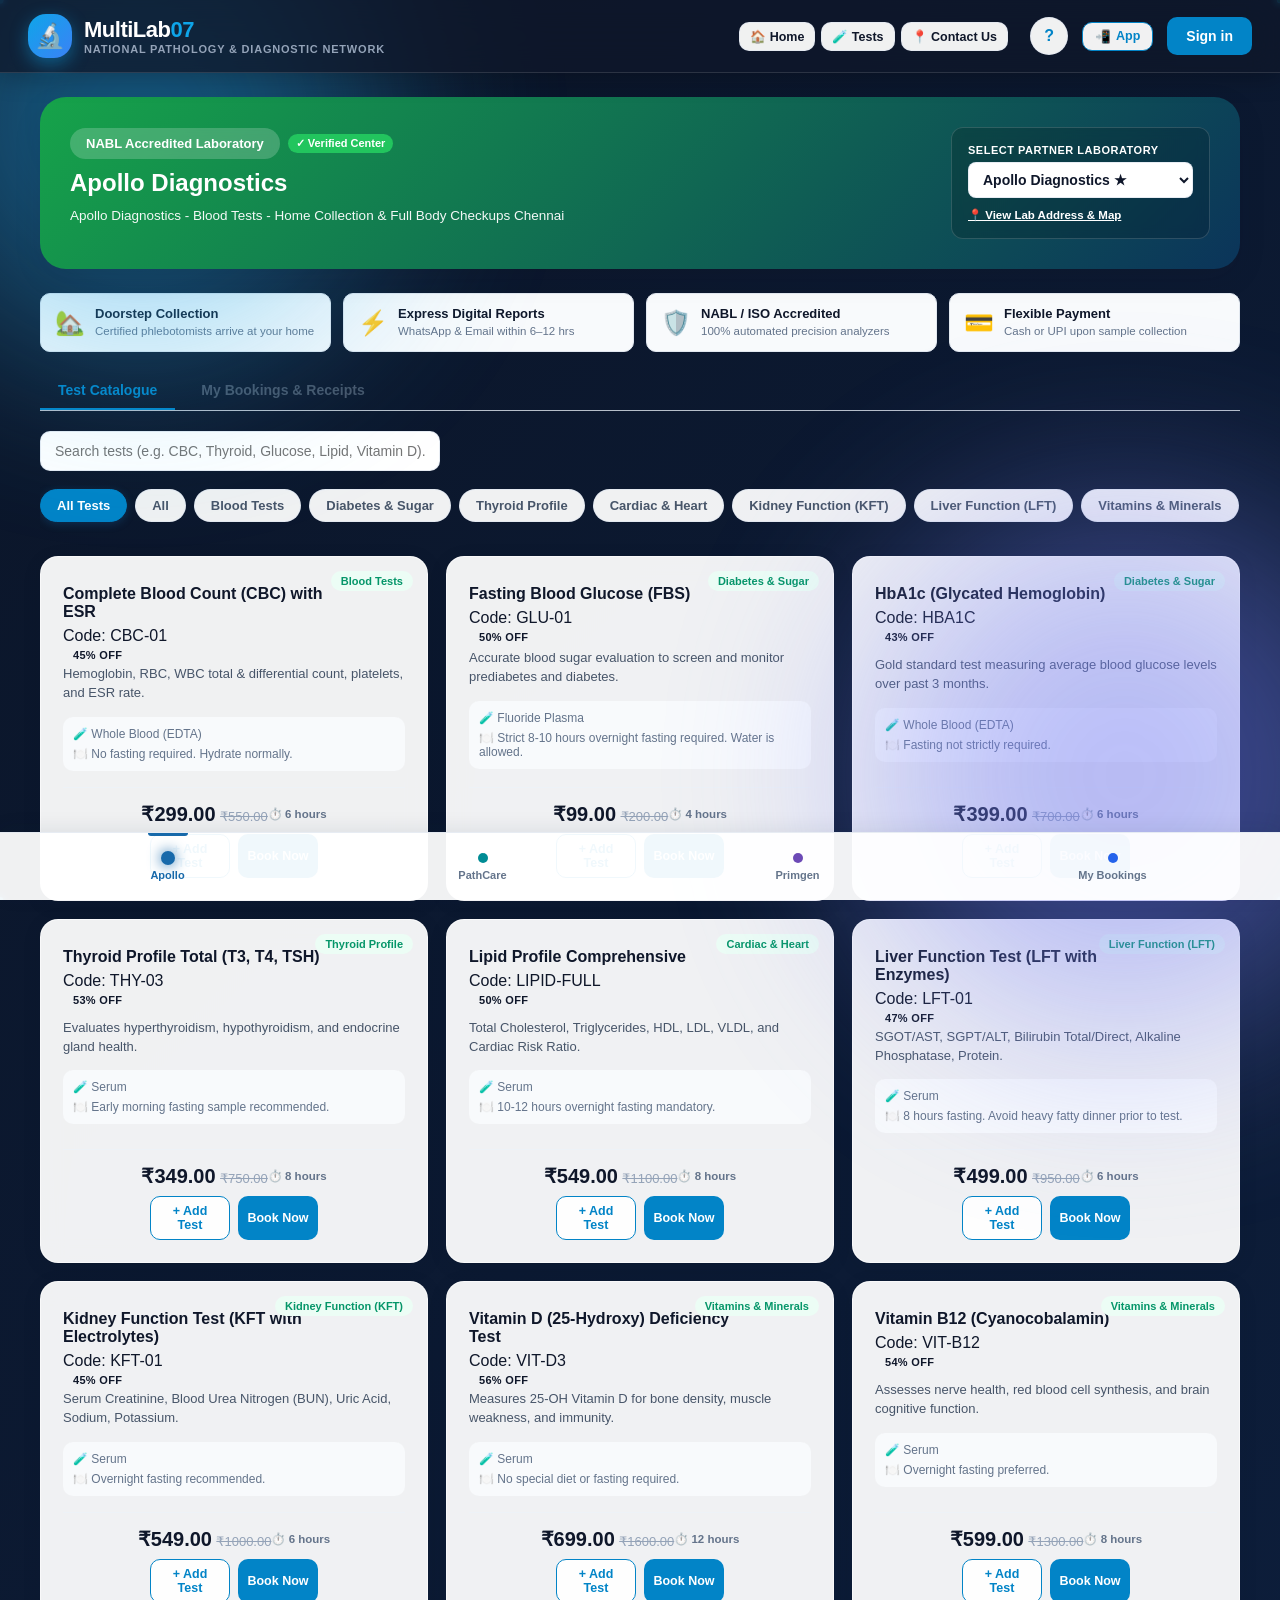
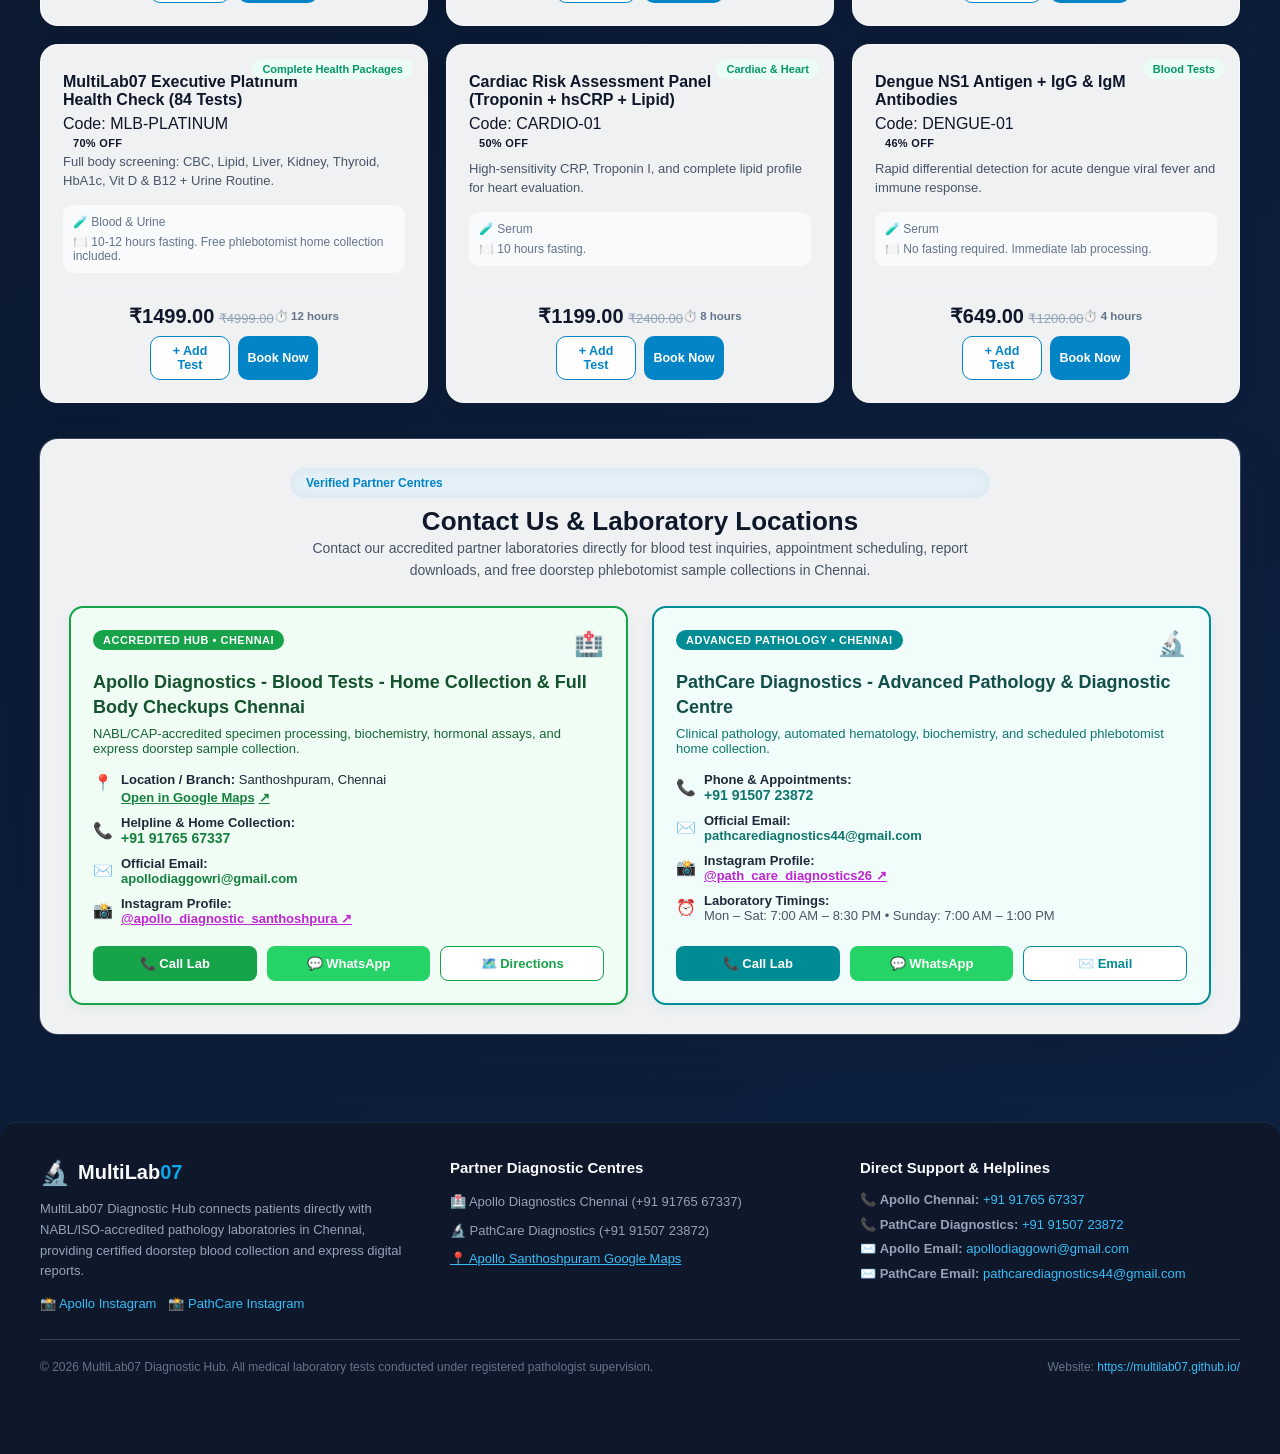
==== commit d6132c6e: "Fix Contact Us navigation to scroll smoothly to contactSection and contactCentersSection" ====
--- a/frontend/index.html
+++ b/frontend/index.html
@@ -444,6 +444,7 @@
 
   
       <!-- CONTACT US & DIAGNOSTIC CENTRES SECTION -->
+      <div id="contactCentersSection"></div>
       <section id="contactSection" class="panel" style="margin-top:36px; padding:28px;">
         <div style="text-align:center; max-width:700px; margin:0 auto 24px;">
           <span class="company-switch-badge" style="background:rgba(2,132,199,0.1); color:var(--primary); font-size:12px;">Verified Partner Centres</span>
@@ -1265,7 +1266,7 @@
 
   <!-- Leaflet JS for live map -->
   <script src="https://unpkg.com/leaflet@1.9.4/dist/leaflet.js" crossorigin=""></script>
-  <script src="app.js?v=20261020-v4"></script>
+  <script src="app.js?v=20261020-v5"></script>
   <script>
     if ("serviceWorker" in navigator) {
       window.addEventListener("load", () => {
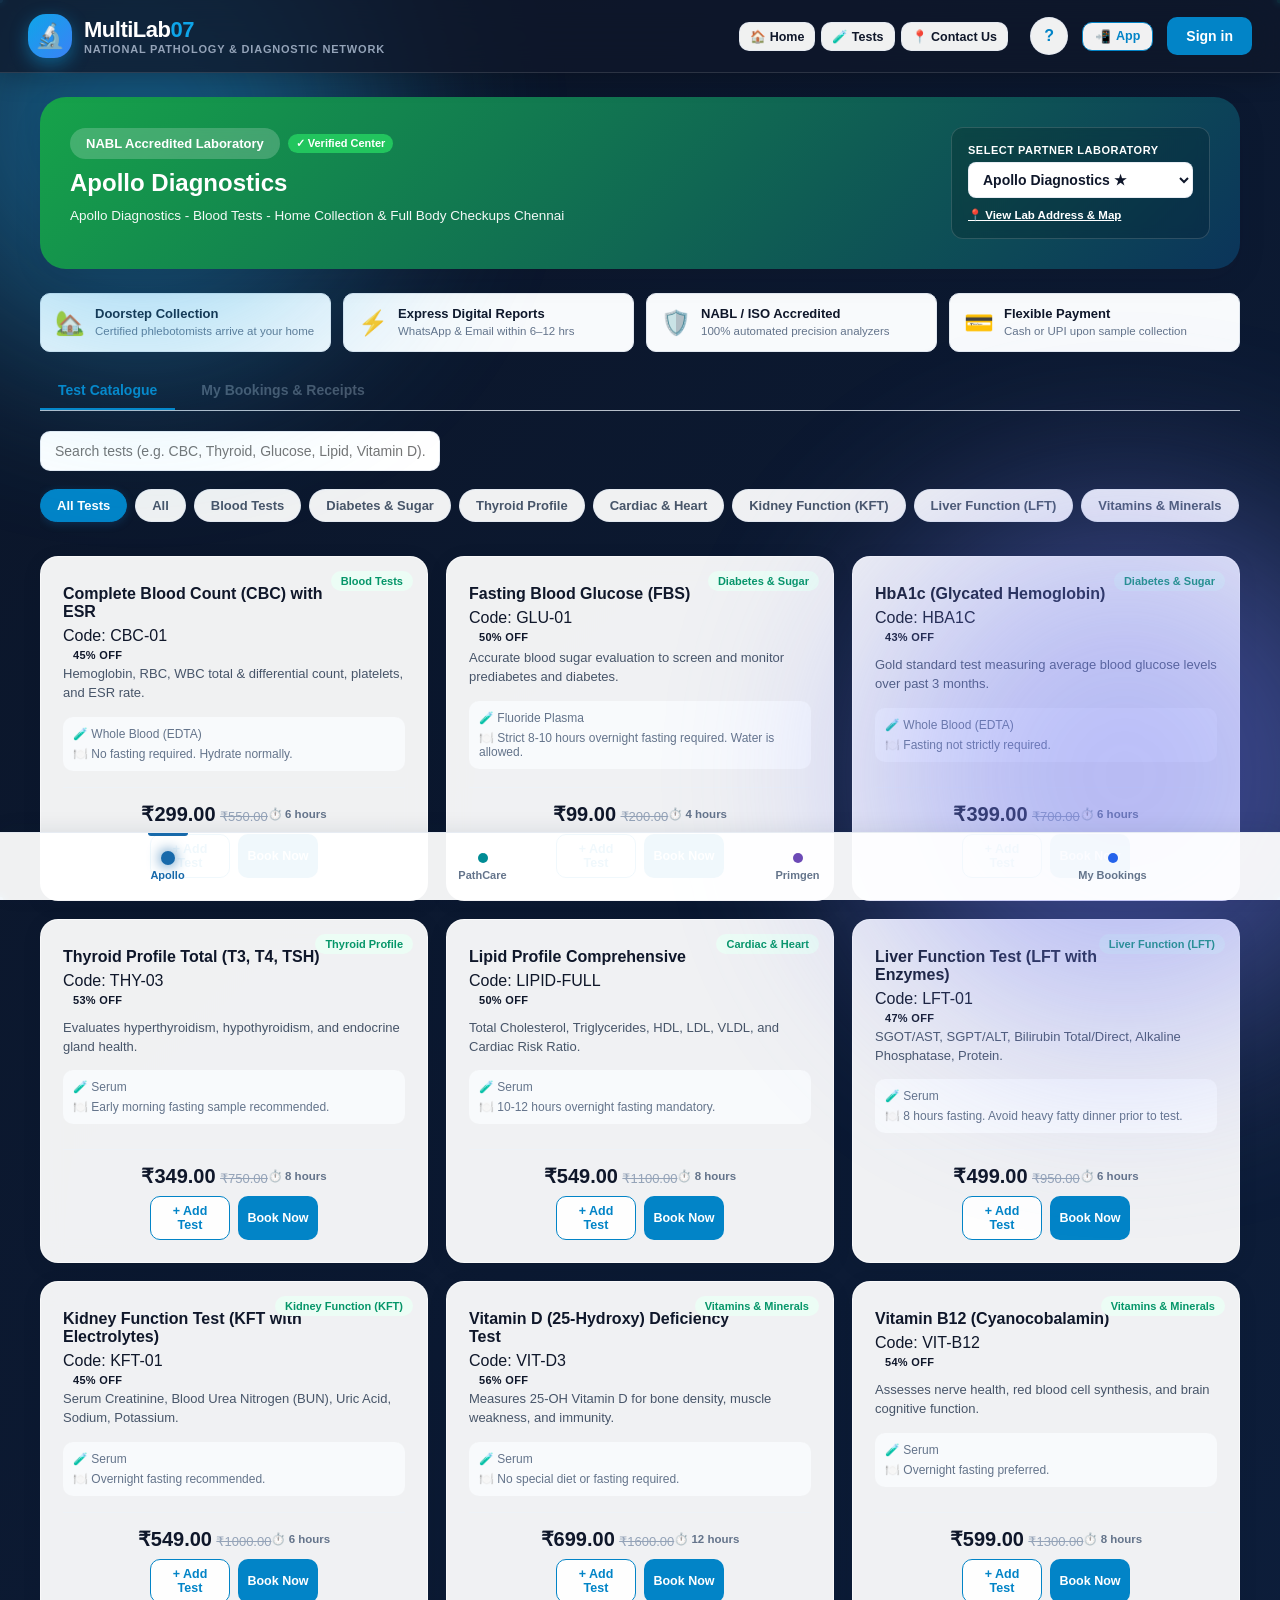
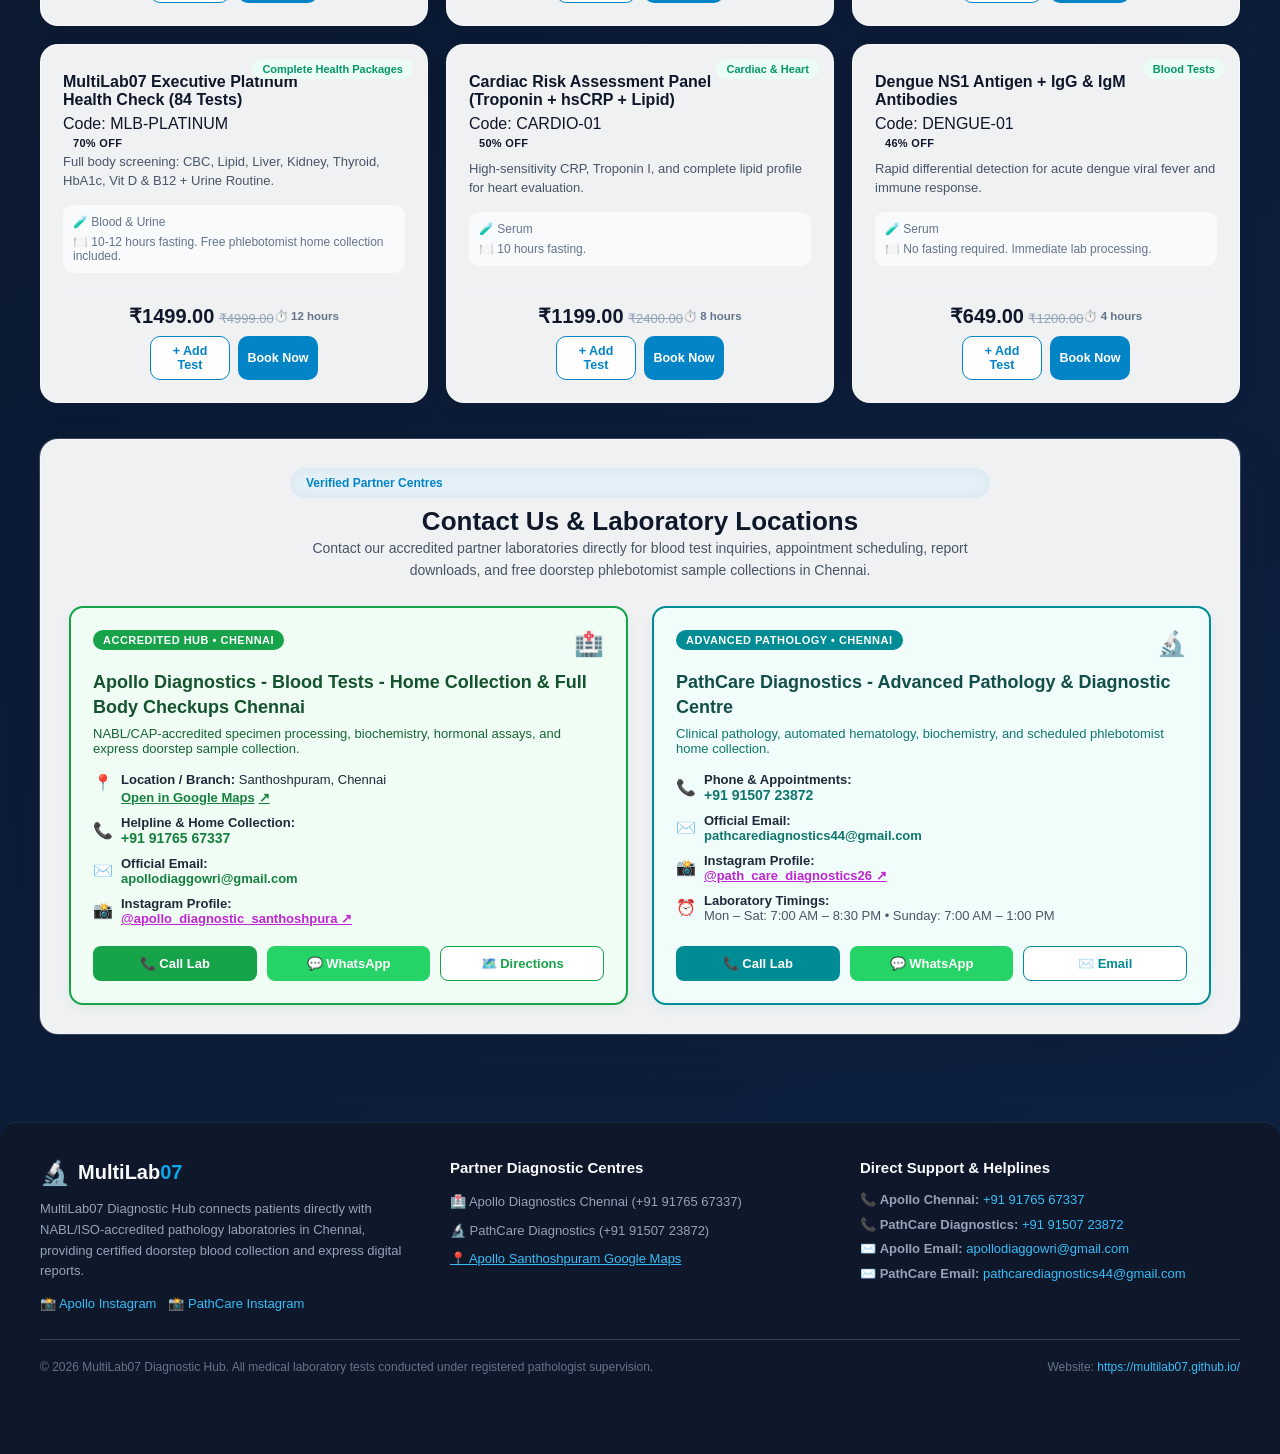
==== commit d1ba7bcf: "Enable Home button to smoothly return to homepage hero banner and reset catalogue view" ====
--- a/frontend/index.html
+++ b/frontend/index.html
@@ -1266,7 +1266,7 @@
 
   <!-- Leaflet JS for live map -->
   <script src="https://unpkg.com/leaflet@1.9.4/dist/leaflet.js" crossorigin=""></script>
-  <script src="app.js?v=20261020-v5"></script>
+  <script src="app.js?v=20261020-v6"></script>
   <script>
     if ("serviceWorker" in navigator) {
       window.addEventListener("load", () => {
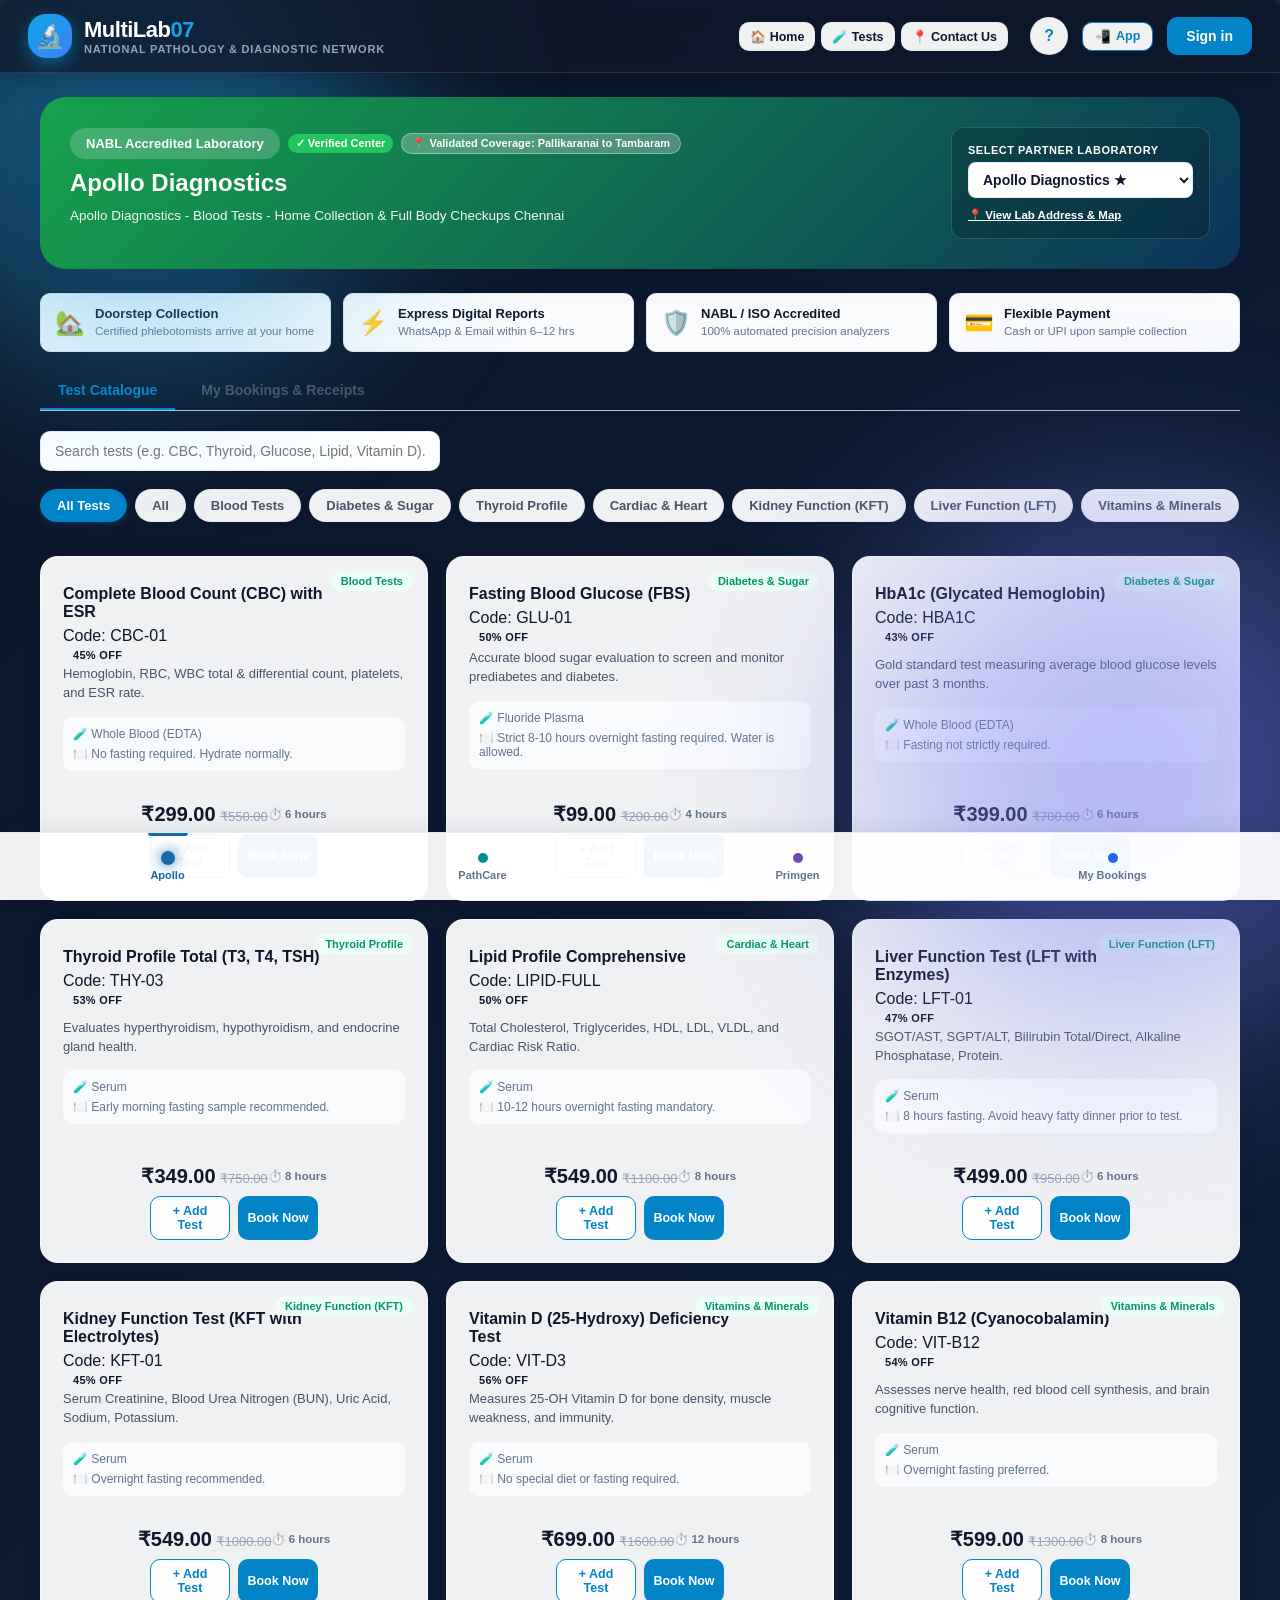
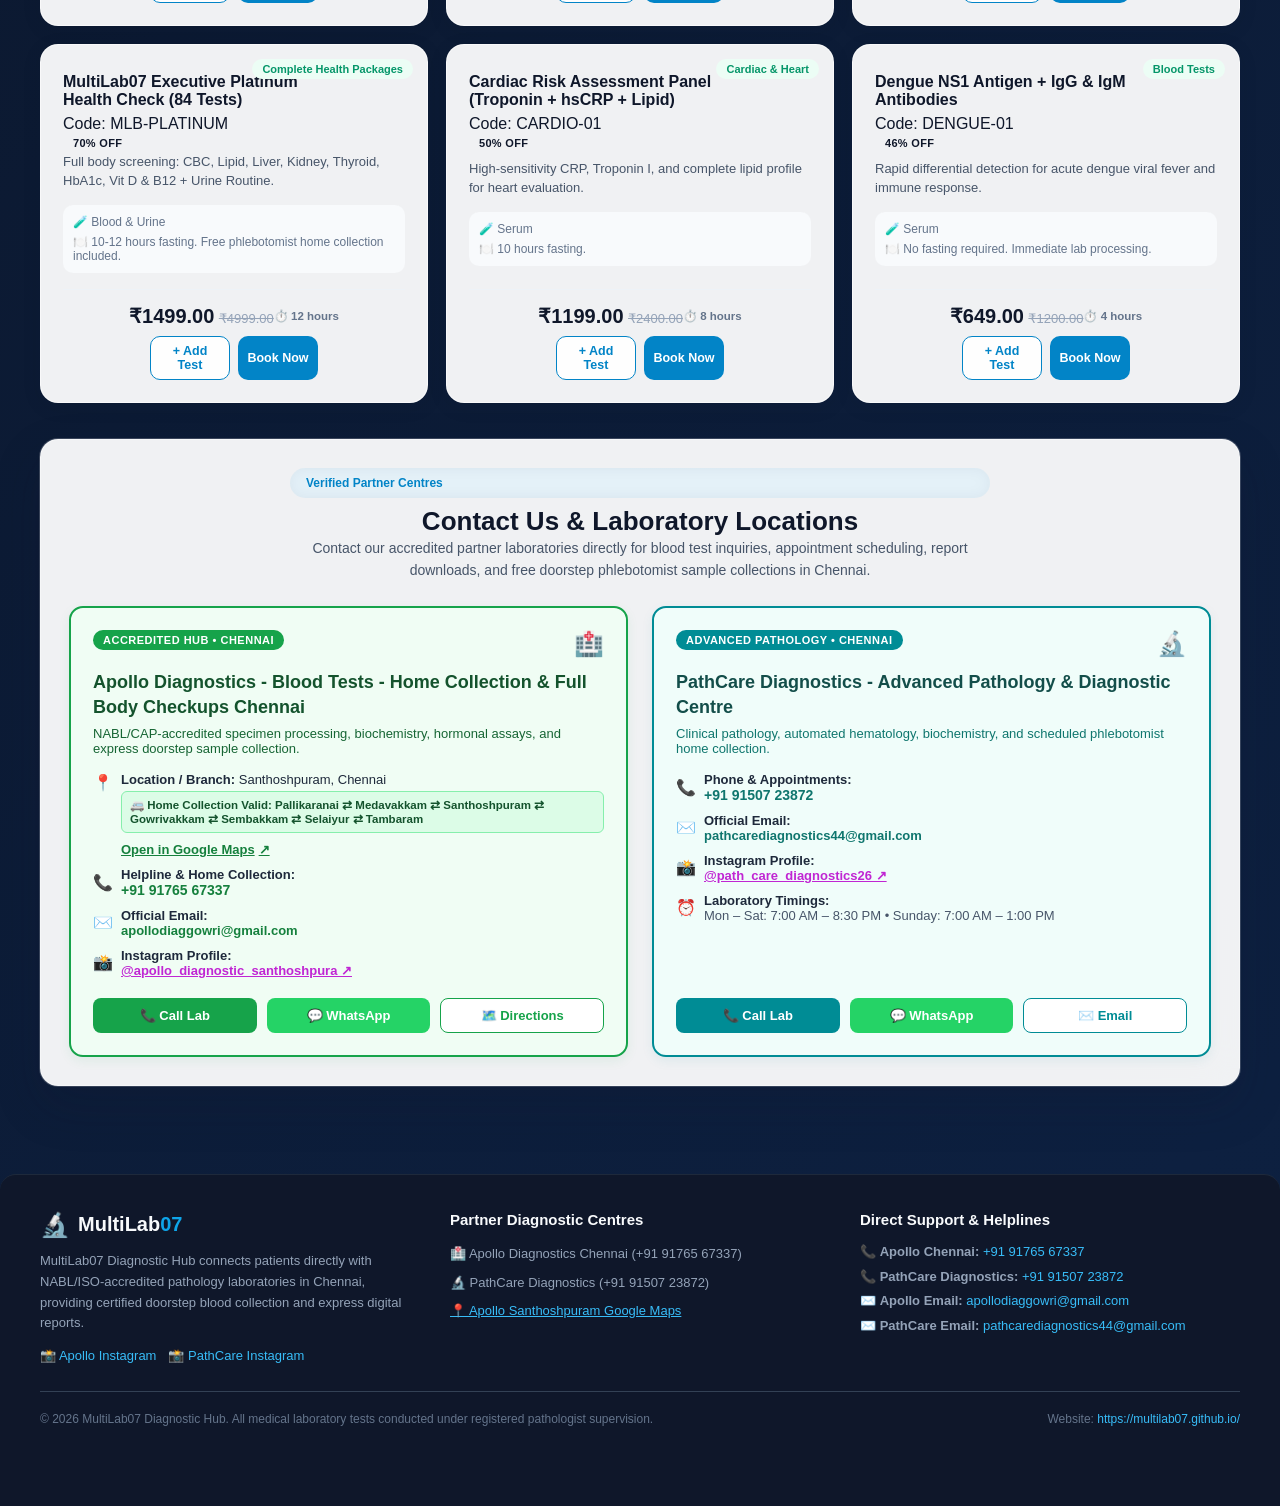
==== commit 315e102b: "Highlight and validate doorstep blood collection coverage from Pallikaranai to Tambaram" ====
--- a/frontend/index.html
+++ b/frontend/index.html
@@ -106,6 +106,7 @@
           <div style="display:flex; align-items:center; gap:8px; flex-wrap:wrap; margin-bottom:8px;">
             <span class="company-switch-badge" id="heroBadge" style="background:rgba(255,255,255,0.2); backdrop-filter:blur(4px); font-weight:700;">NABL Accredited Laboratory</span>
             <span id="heroVerifiedPill" style="background:#22c55e; color:#fff; font-size:11px; font-weight:800; padding:3px 8px; border-radius:12px;">✓ Verified Center</span>
+            <span style="background:rgba(255,255,255,0.25); color:#fff; font-size:11px; font-weight:700; padding:3px 10px; border-radius:12px; border:1px solid rgba(255,255,255,0.35);">📍 Validated Coverage: Pallikaranai to Tambaram</span>
           </div>
           <h2 id="heroTitle" style="margin:4px 0 8px; font-size:24px; font-weight:800; line-height:1.3;">Apollo Diagnostics</h2>
           <p id="heroSubtitle" style="font-size:13.5px; opacity:0.95; line-height:1.5; margin-bottom:12px;">
@@ -475,6 +476,9 @@
                   <span style="font-size:16px; margin-top:1px;">📍</span>
                   <div>
                     <strong>Location / Branch:</strong> Santhoshpuram, Chennai<br/>
+                    <div style="margin:4px 0 6px; background:#dcfce7; border:1px solid #86efac; border-radius:6px; padding:6px 8px; font-size:11.5px; color:#14532d; font-weight:600;">
+                      🚐 <strong>Home Collection Valid:</strong> Pallikaranai ⇄ Medavakkam ⇄ Santhoshpuram ⇄ Gowrivakkam ⇄ Sembakkam ⇄ Selaiyur ⇄ Tambaram
+                    </div>
                     <a href="https://share.google/0cAngOv1ttXVozu1D" target="_blank" rel="noopener noreferrer" style="color:#15803d; font-weight:700; text-decoration:underline; display:inline-flex; align-items:center; gap:4px; margin-top:3px;">
                       <span>Open in Google Maps</span> ↗
                     </a>
@@ -849,8 +853,12 @@
           <input type="tel" id="bookPhone" class="form-control" required />
         </div>
         <div class="form-group">
-          <label class="form-label">Home / Office Collection Address</label>
-          <textarea id="bookAddress" class="form-control" rows="2" required placeholder="Flat/Door no, Street, Landmark, Pincode"></textarea>
+          <label class="form-label" style="display:flex; justify-content:space-between; align-items:center;">
+            <span>Home / Office Collection Address</span>
+            <span style="font-size:11.5px; color:#16a34a; font-weight:700;">✓ Validated: Pallikaranai to Tambaram</span>
+          </label>
+          <textarea id="bookAddress" class="form-control" rows="2" required placeholder="Flat/Door no, Street, Landmark, Pincode (e.g. Pallikaranai, Medavakkam, Santhoshpuram, Selaiyur, Tambaram)"></textarea>
+          <span style="font-size:11.5px; color:#047857; margin-top:3px; display:block; font-weight:600;">📍 Free doorstep phlebotomist collection validated across the Pallikaranai to Tambaram corridor.</span>
         </div>
         <div class="form-group">
           <label class="form-label">Appointment Date</label>
@@ -1266,7 +1274,7 @@
 
   <!-- Leaflet JS for live map -->
   <script src="https://unpkg.com/leaflet@1.9.4/dist/leaflet.js" crossorigin=""></script>
-  <script src="app.js?v=20261020-v6"></script>
+  <script src="app.js?v=20261020-v7"></script>
   <script>
     if ("serviceWorker" in navigator) {
       window.addEventListener("load", () => {
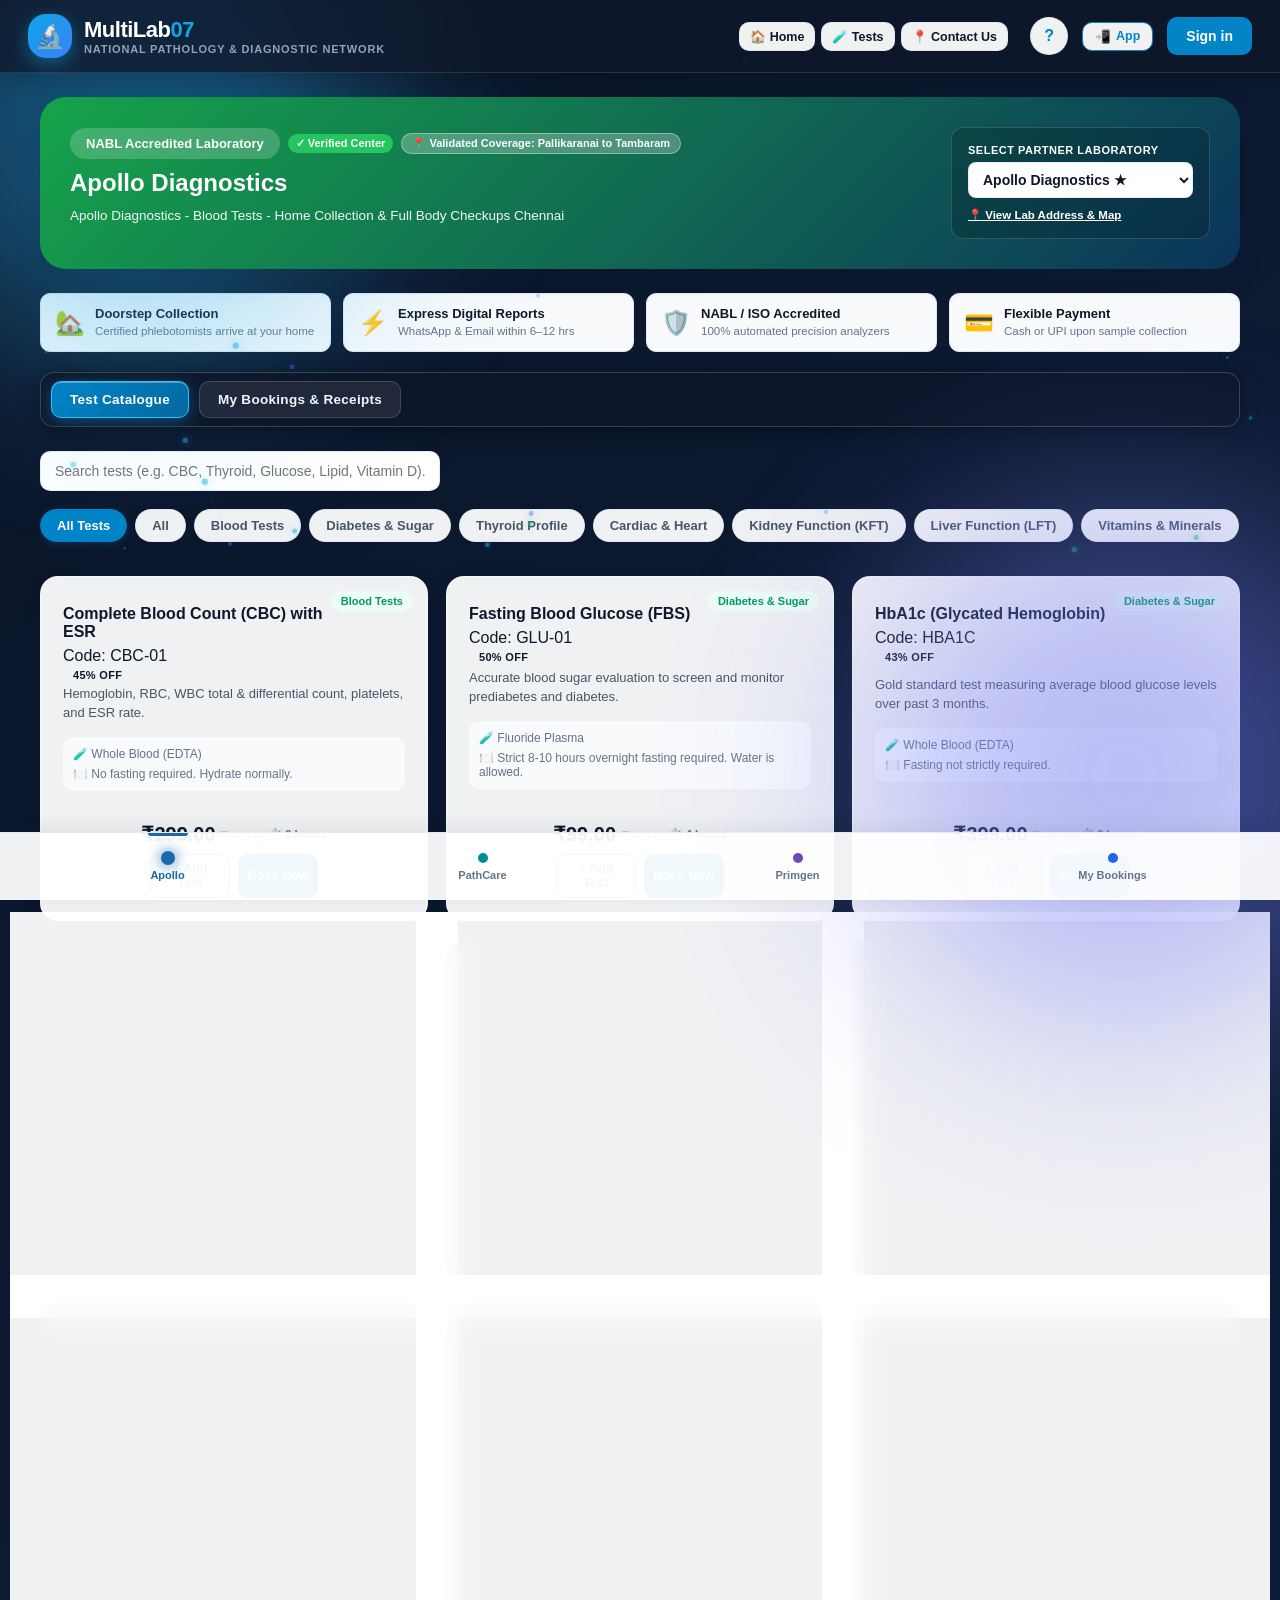
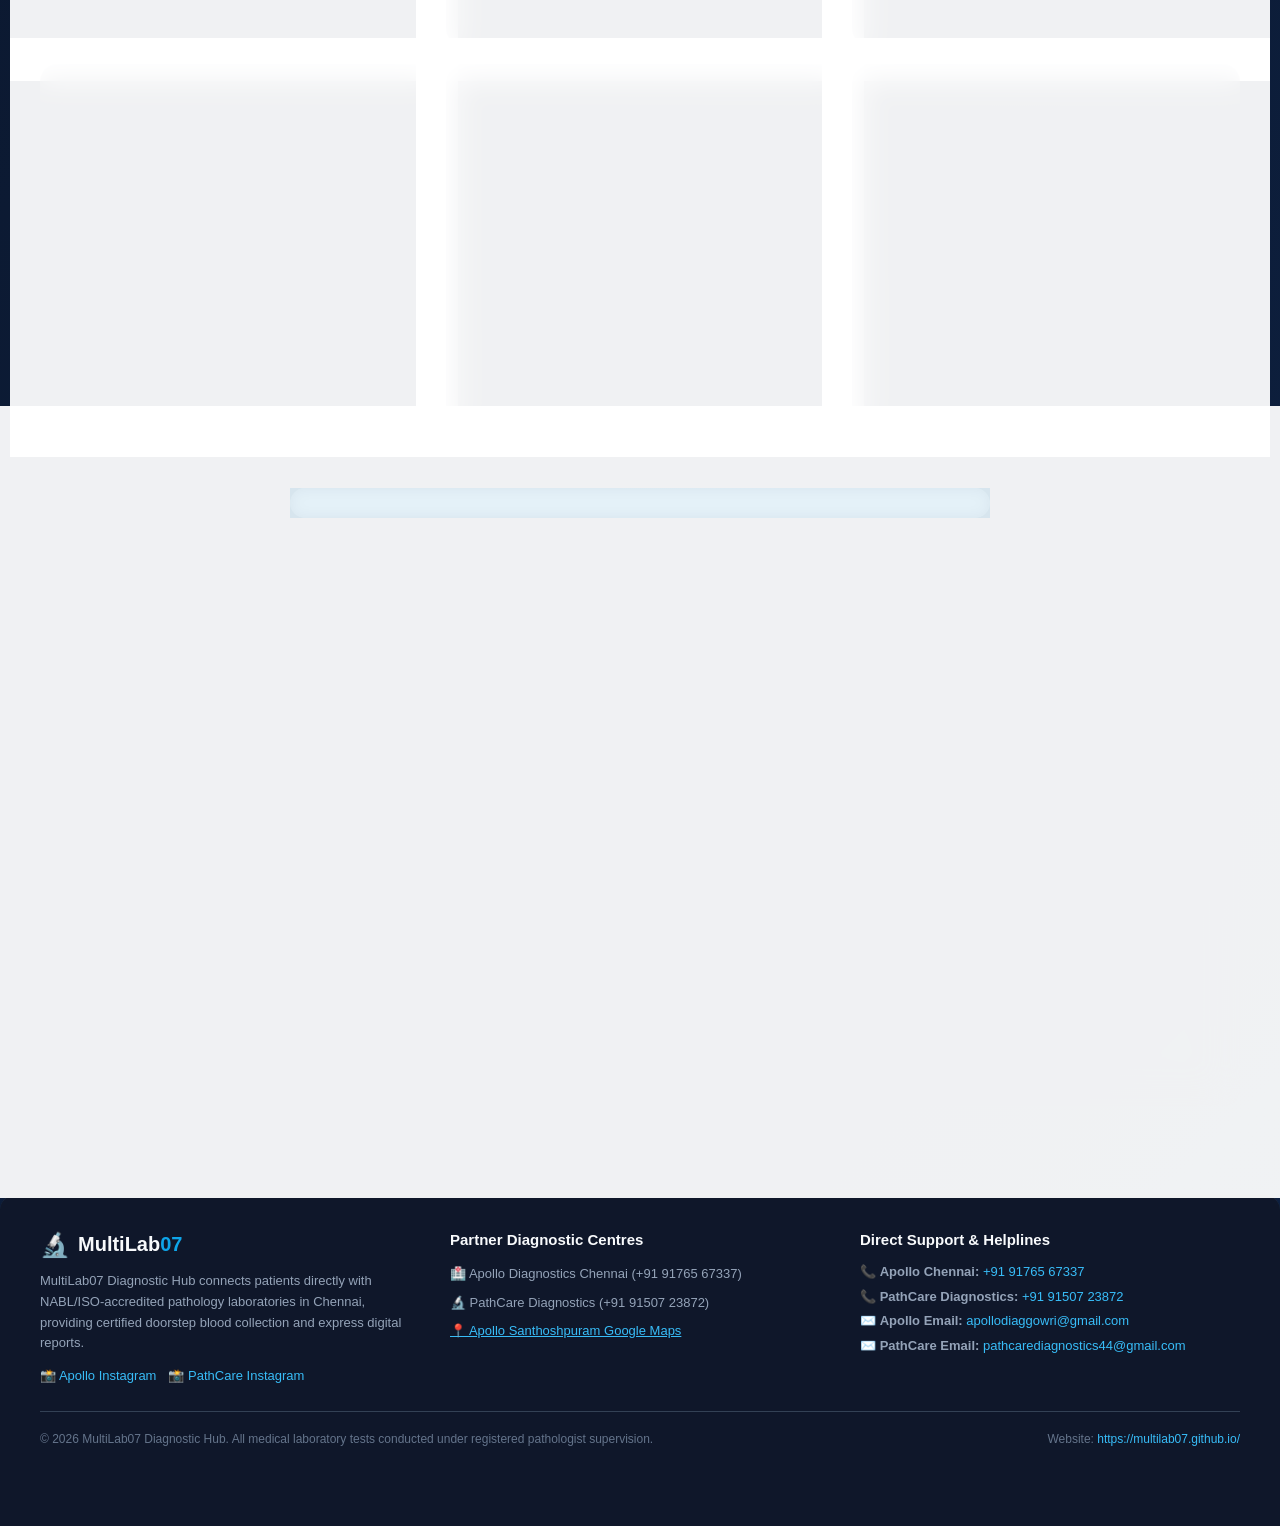
==== commit 8e6fe5ce: "Fix Admin tabs contrast and visibility with high-contrast dock styling and bright text" ====
--- a/frontend/index.html
+++ b/frontend/index.html
@@ -46,7 +46,7 @@
   }
   </script>
 
-  <link rel="stylesheet" href="styles.css" />
+  <link rel="stylesheet" href="styles.css?v=20261020-v8" />
   <!-- Leaflet CSS for live collector GPS mapping -->
   <link rel="stylesheet" href="https://unpkg.com/leaflet@1.9.4/dist/leaflet.css" crossorigin="" />
 </head>
@@ -1274,7 +1274,7 @@
 
   <!-- Leaflet JS for live map -->
   <script src="https://unpkg.com/leaflet@1.9.4/dist/leaflet.js" crossorigin=""></script>
-  <script src="app.js?v=20261020-v7"></script>
+  <script src="app.js?v=20261020-v8"></script>
   <script>
     if ("serviceWorker" in navigator) {
       window.addEventListener("load", () => {
--- a/frontend/styles.css
+++ b/frontend/styles.css
@@ -335,35 +335,81 @@
   margin-top: 2px;
 }
 
-/* ---------------- TABS ---------------- */
+/* ---------------- TABS (High-Contrast & Fully Visible) ---------------- */
 .tabs-header {
   display: flex;
-  gap: 8px;
-  border-bottom: 1px solid var(--border);
-  margin-bottom: 20px;
+  gap: 10px;
+  background: rgba(15, 23, 42, 0.85);
+  backdrop-filter: blur(16px);
+  -webkit-backdrop-filter: blur(16px);
+  border: 1px solid rgba(255, 255, 255, 0.18);
+  border-radius: 14px;
+  padding: 8px 10px;
+  margin-bottom: 24px;
   overflow-x: auto;
+  box-shadow: 0 4px 20px rgba(0, 0, 0, 0.35);
+  scrollbar-width: thin;
 }
 
 .tab-btn {
   padding: 10px 18px;
-  background: none;
-  border: none;
-  border-bottom: 2px solid transparent;
-  font-size: 14px;
-  font-weight: 600;
-  color: var(--text-muted);
+  background: rgba(255, 255, 255, 0.08);
+  border: 1px solid rgba(255, 255, 255, 0.15);
+  border-radius: 10px;
+  font-size: 13.5px;
+  font-weight: 700;
+  color: #f1f5f9 !important; /* Crisp, ultra-high contrast light slate white text */
   cursor: pointer;
   white-space: nowrap;
-  transition: all 0.2s ease;
+  transition: all 0.25s cubic-bezier(0.4, 0, 0.2, 1);
+  display: inline-flex;
+  align-items: center;
+  gap: 8px;
+  letter-spacing: 0.3px;
 }
 
 .tab-btn:hover {
-  color: var(--text-main);
+  color: #ffffff !important;
+  background: rgba(255, 255, 255, 0.2);
+  border-color: rgba(255, 255, 255, 0.35);
+  transform: translateY(-1px);
+  box-shadow: 0 4px 12px rgba(0, 0, 0, 0.2);
 }
 
 .tab-btn.active {
-  color: var(--primary);
-  border-bottom-color: var(--primary);
+  color: #ffffff !important;
+  background: linear-gradient(135deg, #0284c7 0%, #0369a1 100%) !important;
+  border-color: #38bdf8 !important;
+  box-shadow: 0 4px 16px rgba(2, 132, 199, 0.5), inset 0 1px 0 rgba(255, 255, 255, 0.3) !important;
+}
+
+/* Specific styling when tabs are inside light modal cards (e.g. Auth Modal) */
+.modal-card .tabs-header {
+  background: #f1f5f9;
+  border: 1px solid #cbd5e1;
+  border-radius: 10px;
+  padding: 4px;
+  box-shadow: none;
+}
+
+.modal-card .tab-btn {
+  background: transparent;
+  border: 1px solid transparent;
+  color: #334155 !important;
+  font-weight: 700;
+  border-radius: 8px;
+}
+
+.modal-card .tab-btn:hover {
+  color: #0f172a !important;
+  background: #e2e8f0;
+}
+
+.modal-card .tab-btn.active {
+  color: #ffffff !important;
+  background: #0284c7 !important;
+  border-color: #0284c7 !important;
+  box-shadow: 0 2px 8px rgba(2, 132, 199, 0.3) !important;
 }
 
 /* ---------------- STATS GRID ---------------- */
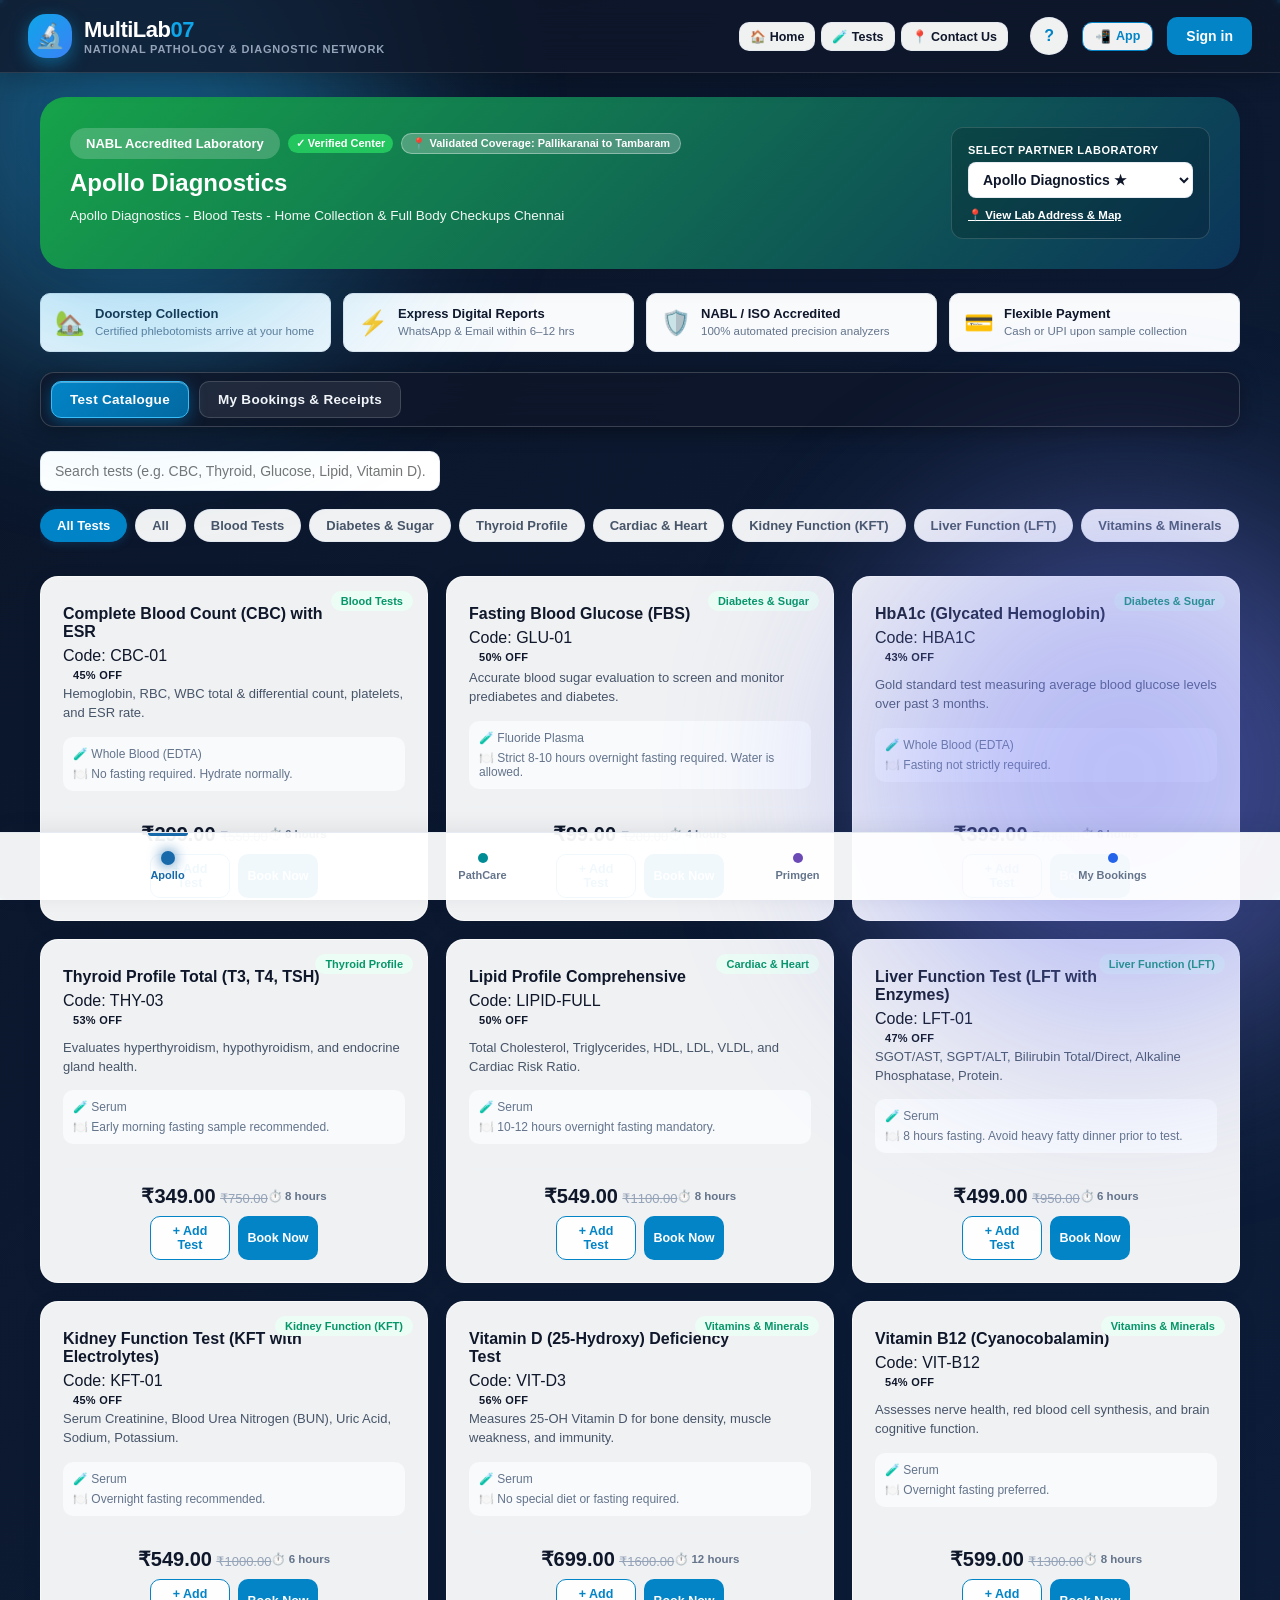
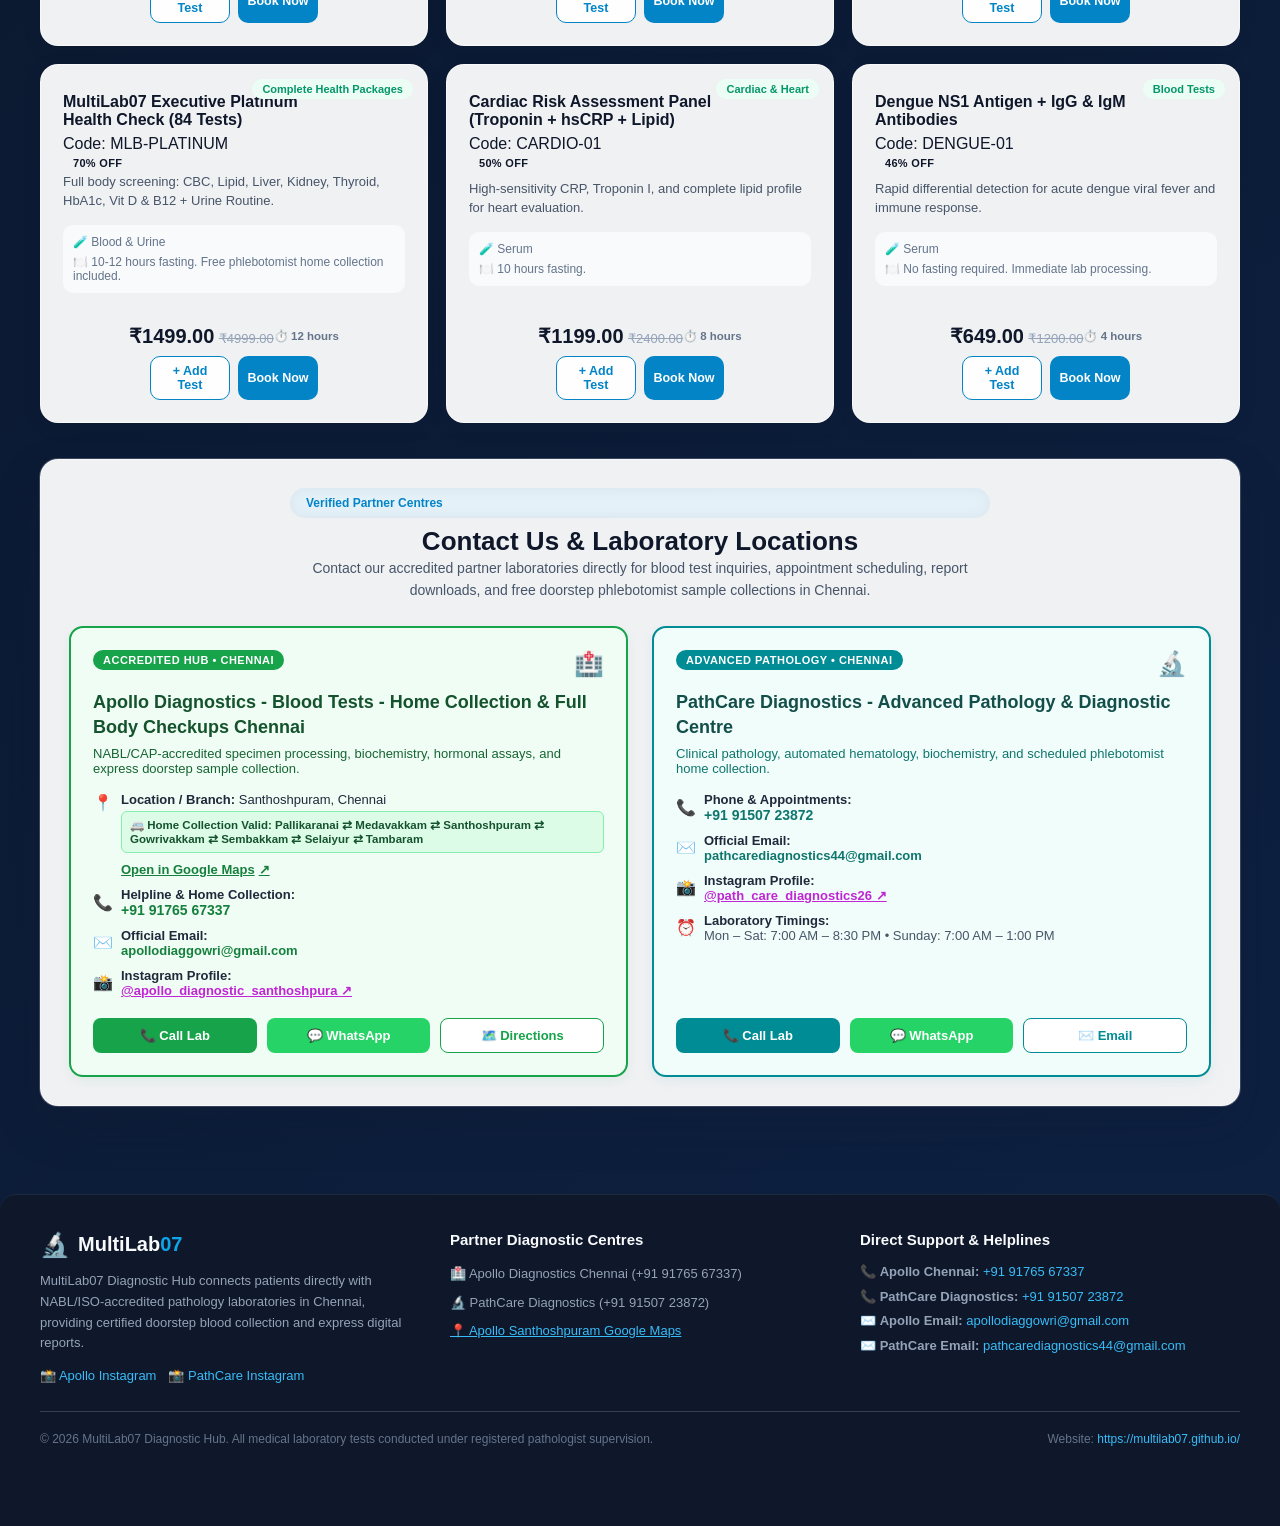
==== commit 5ed6f716: "fix: resolve toFixed error in payment modal and implement payment endpoints in mock handler" ====
--- a/frontend/index.html
+++ b/frontend/index.html
@@ -1274,7 +1274,7 @@
 
   <!-- Leaflet JS for live map -->
   <script src="https://unpkg.com/leaflet@1.9.4/dist/leaflet.js" crossorigin=""></script>
-  <script src="app.js?v=20261020-v8"></script>
+  <script src="app.js?v=20261021-v9"></script>
   <script>
     if ("serviceWorker" in navigator) {
       window.addEventListener("load", () => {
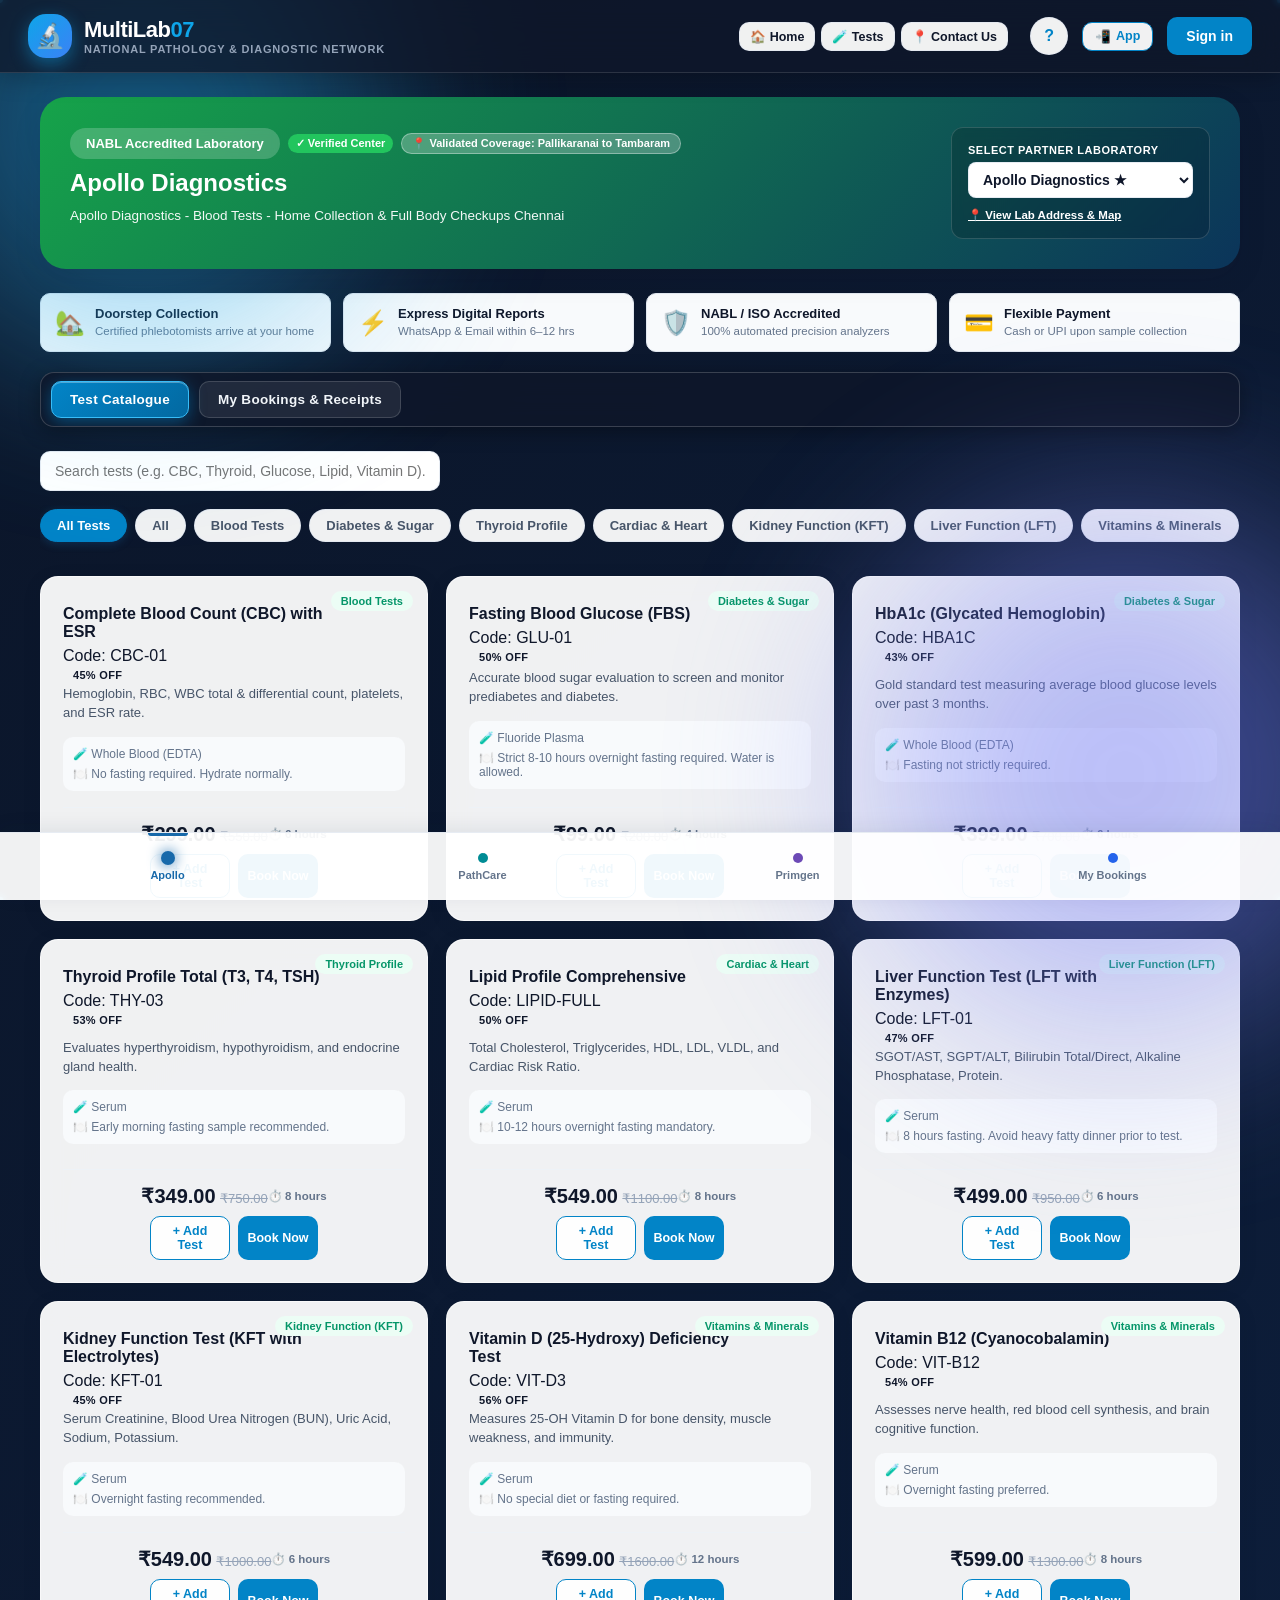
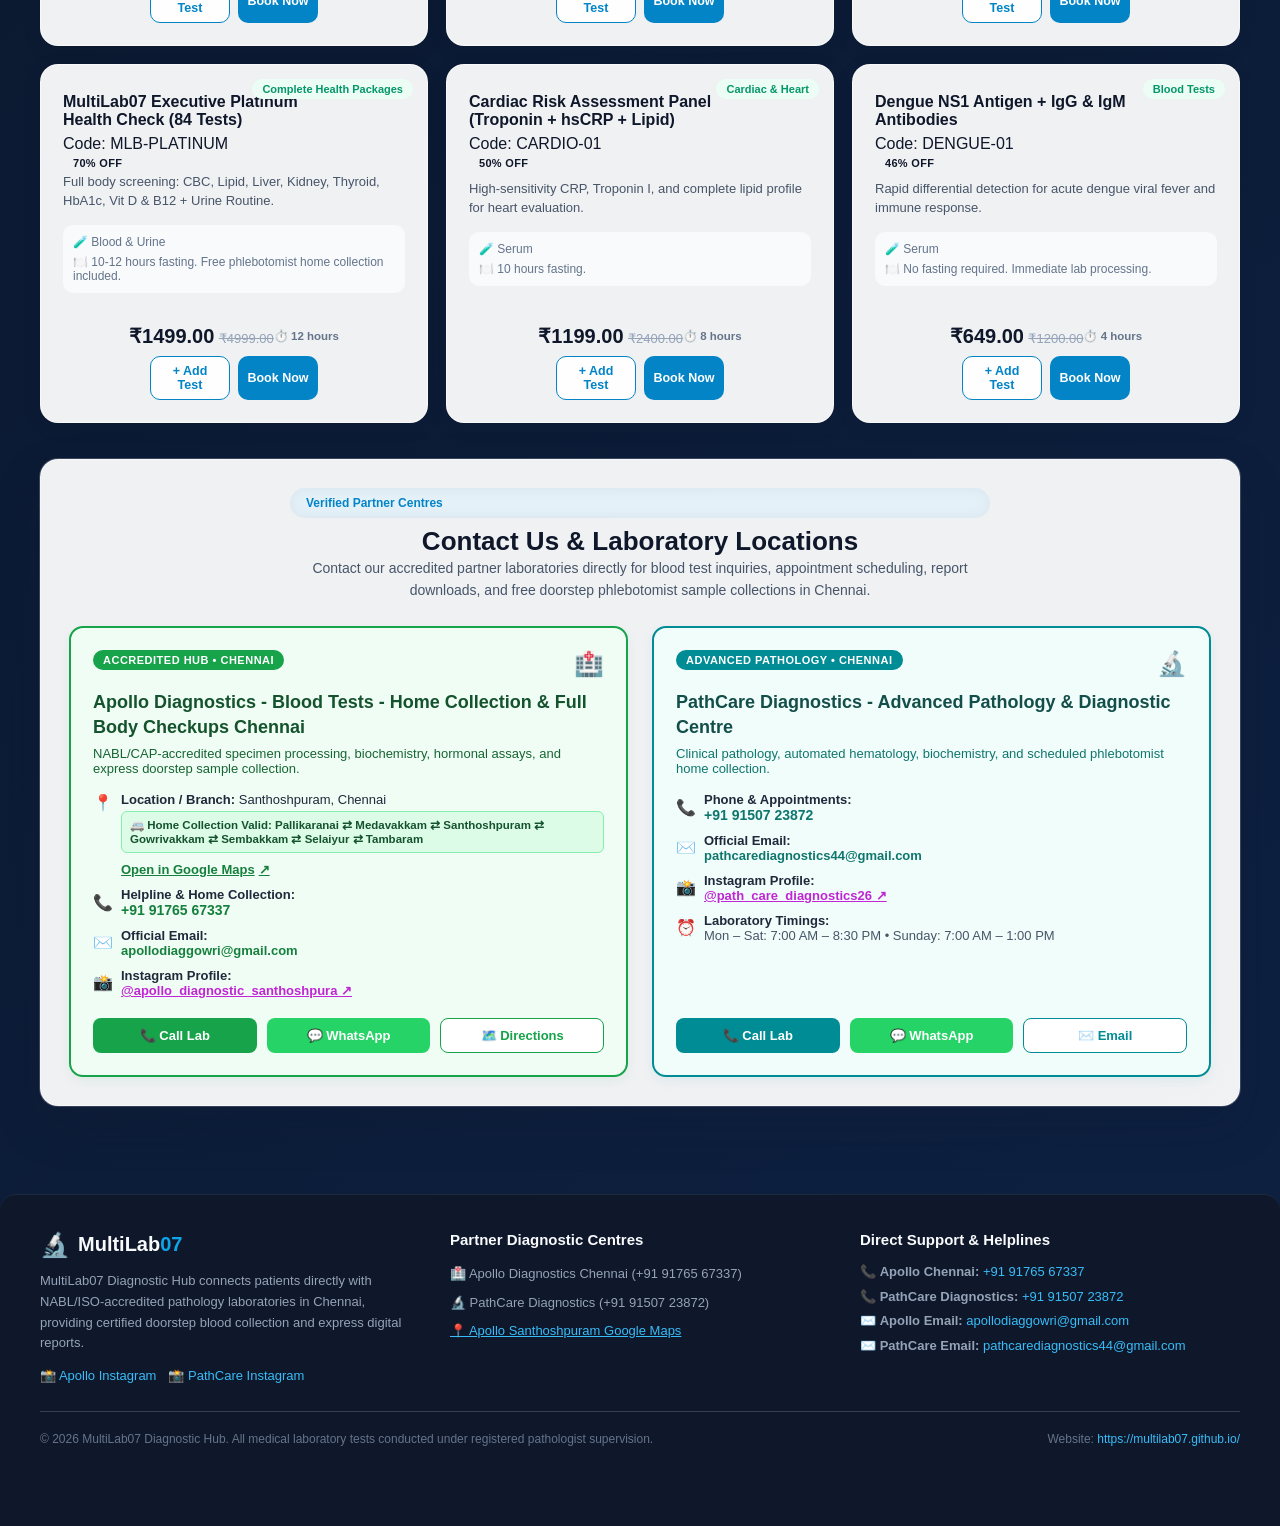
==== commit 29384329: "feat: progressive collector boy workflow and editable WhatsApp result delivery date" ====
--- a/frontend/index.html
+++ b/frontend/index.html
@@ -223,6 +223,7 @@
                 <th>Amount</th>
                 <th>Payment Status</th>
                 <th>Collection Status</th>
+                <th>WhatsApp Result</th>
                 <th>Official Receipt</th>
               </tr>
             </thead>
@@ -285,6 +286,7 @@
                 <th>Address & Slot</th>
                 <th>Payment</th>
                 <th>Collection Status</th>
+                <th>WhatsApp Result Date</th>
                 <th>Assign Collector</th>
               </tr>
             </thead>
@@ -1220,6 +1222,50 @@
   </div>
 
   <!-- APP INSTALL & PLAY STORE DOWNLOAD MODAL -->
+  <!-- Edit WhatsApp Result Delivery Modal (Admin) -->
+  <div id="editWhatsappModal" class="modal-backdrop" style="display:none;" onclick="if(event.target===this) App.closeModals()">
+    <div class="modal-card" style="max-width:480px; width:92%; background:#fff; border-radius:16px; padding:24px; box-shadow:0 20px 40px rgba(0,0,0,0.2);">
+      <div style="display:flex; justify-content:space-between; align-items:center; margin-bottom:16px;">
+        <h3 style="margin:0; font-size:18px; color:#0f172a; display:flex; align-items:center; gap:8px;">
+          <span>📲</span> Edit WhatsApp Result Delivery
+        </h3>
+        <button class="btn btn-outline" style="padding:4px 8px; font-size:16px; line-height:1;" onclick="App.closeModals()">✕</button>
+      </div>
+
+      <input type="hidden" id="editWhatsappBookingId" />
+
+      <div style="background:#f8fafc; border:1px solid #e2e8f0; border-radius:10px; padding:12px 14px; margin-bottom:16px; font-size:13px;">
+        <div id="editWhatsappTargetInfo" style="font-weight:700; color:#1e293b;">Booking Ref: #MLB-2026-XXXX</div>
+        <div id="editWhatsappPatientPhone" style="color:#64748b; margin-top:4px;">Patient: John Doe | 📞 9876543210</div>
+      </div>
+
+      <div class="form-group" style="margin-bottom:14px;">
+        <label style="display:block; font-size:12.5px; font-weight:700; color:#334155; margin-bottom:6px;">
+          Expected WhatsApp Result Date:
+        </label>
+        <input type="date" id="inputWhatsappDate" class="form-control" style="width:100%; padding:10px; border:1.5px solid #cbd5e1; border-radius:8px; font-size:14px;" />
+      </div>
+
+      <div style="display:flex; gap:8px; margin-bottom:16px; flex-wrap:wrap;">
+        <button type="button" class="btn btn-outline" style="font-size:11.5px; padding:5px 10px; border-color:#86efac; color:#15803d; font-weight:700;" onclick="App.quickSetWhatsappDate('today')">⚡ Today Evening</button>
+        <button type="button" class="btn btn-outline" style="font-size:11.5px; padding:5px 10px; border-color:#7dd3fc; color:#0284c7; font-weight:700;" onclick="App.quickSetWhatsappDate('tomorrow')">🚀 Soon (Tomorrow)</button>
+        <button type="button" class="btn btn-outline" style="font-size:11.5px; padding:5px 10px; border-color:#cbd5e1; color:#475569; font-weight:700;" onclick="App.quickSetWhatsappDate('5days')">📅 Standard (5 Days)</button>
+      </div>
+
+      <div class="form-group" style="margin-bottom:18px;">
+        <label style="display:block; font-size:12.5px; font-weight:700; color:#334155; margin-bottom:6px;">
+          WhatsApp Status Note (Customer will see this):
+        </label>
+        <input type="text" id="inputWhatsappNote" class="form-control" style="width:100%; padding:10px; border:1.5px solid #cbd5e1; border-radius:8px; font-size:13.5px;" placeholder="e.g. Result will come in WhatsApp soon!" />
+      </div>
+
+      <div style="display:flex; justify-content:flex-end; gap:10px;">
+        <button type="button" class="btn btn-outline" onclick="App.closeModals()">Cancel</button>
+        <button type="button" class="btn btn-primary" style="background:#16a34a; border-color:#16a34a; font-weight:700;" onclick="App.saveWhatsappDate()">✓ Save & Update Customer</button>
+      </div>
+    </div>
+  </div>
+
   <div id="installAppModal" class="modal-backdrop" style="display:none;">
     <div class="modal-card" style="max-width:500px; text-align:center;">
       <div class="modal-header" style="justify-content:flex-end;">
@@ -1274,7 +1320,7 @@
 
   <!-- Leaflet JS for live map -->
   <script src="https://unpkg.com/leaflet@1.9.4/dist/leaflet.js" crossorigin=""></script>
-  <script src="app.js?v=20261021-v9"></script>
+  <script src="app.js?v=20261021-v10"></script>
   <script>
     if ("serviceWorker" in navigator) {
       window.addEventListener("load", () => {
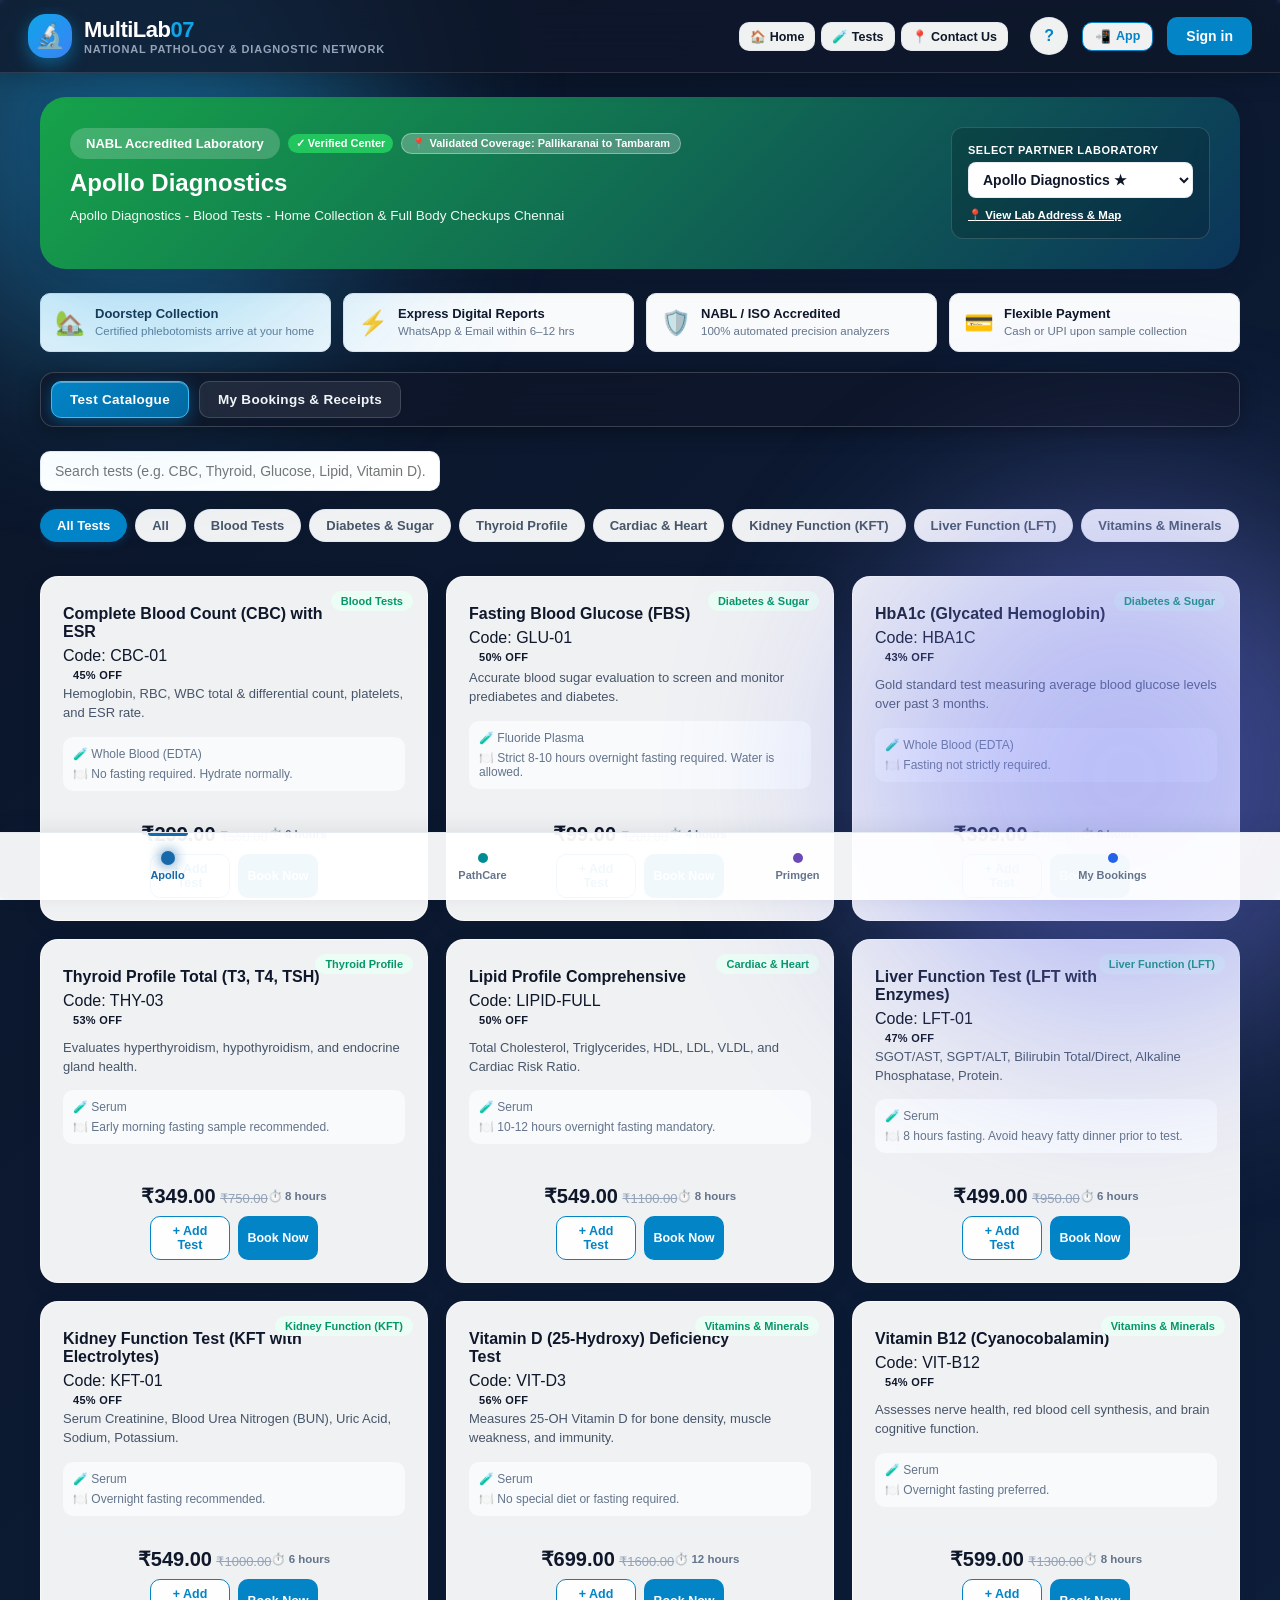
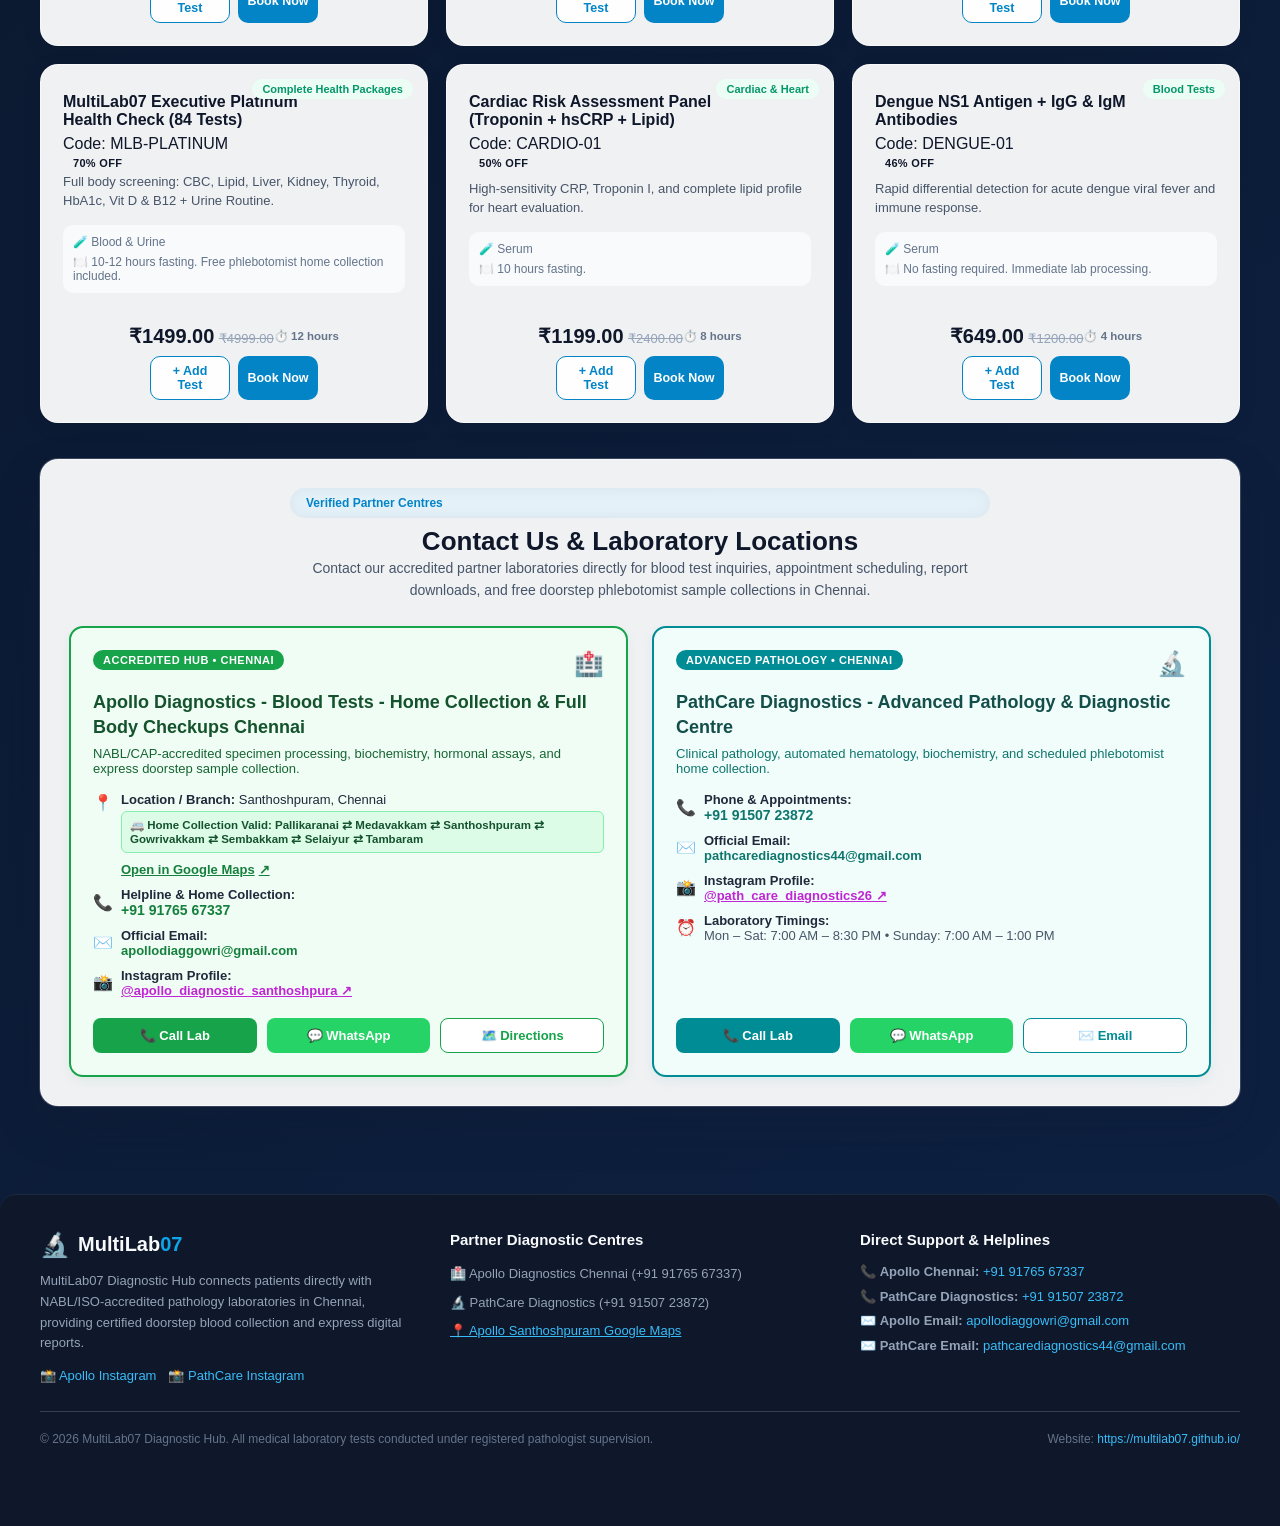
==== commit c1669dd5: "feat: phone+OTP only customer login and post-collection feedback form (v11)" ====
--- a/frontend/index.html
+++ b/frontend/index.html
@@ -696,27 +696,37 @@
         <button class="tab-btn" id="authTabAdmin" onclick="App.setLoginRole('admin')">Admin</button>
       </div>
 
-      <!-- 1. CUSTOMER LOGIN (BOX 1: USERNAME LOWERCASE, BOX 2: PHONE NUMBER) -->
+      <!-- 1. CUSTOMER LOGIN (PHONE + OTP ONLY) -->
       <div id="customerLoginFormView">
-        <form id="customerPhoneLoginForm" onsubmit="App.handleCustomerLogin(event)">
-          <div class="form-group">
-            <label class="form-label">Username (lowercase only)</label>
-            <input type="text" id="custLoginUsername" class="form-control" required placeholder="username (lowercase only)" style="text-transform:lowercase;" oninput="this.value = this.value.toLowerCase().trim()" />
-            <span style="font-size:11.5px; color:#64748b; margin-top:3px; display:block;">Enter your username in lowercase (e.g. vithunraj / ramesh)</span>
-          </div>
-
-          <div class="form-group" style="margin-top:14px;">
-            <label class="form-label">Phone Number</label>
+        <!-- Step 1: Phone number entry -->
+        <div id="custLoginStep1">
+          <div class="form-group">
+            <label class="form-label" style="font-weight:700; font-size:14px;">Mobile Number</label>
             <div class="input-group">
               <span style="background:#f1f5f9; padding:8px 12px; border:1px solid #cbd5e1; border-right:none; border-radius:6px 0 0 6px; font-weight:700; font-size:13px; color:#475569; display:flex; align-items:center;">+91</span>
-              <input type="tel" id="custLoginPhone" class="form-control" style="border-radius:0 6px 6px 0;" maxlength="10" required placeholder="10-digit mobile number (e.g. 91765 67337)" />
+              <input type="tel" id="custLoginPhone" class="form-control" style="border-radius:0 6px 6px 0;" maxlength="10" placeholder="10-digit mobile number" inputmode="numeric" pattern="[0-9]{10}" />
             </div>
-          </div>
-
-          <button type="submit" class="btn btn-primary" style="width:100%; margin-top:18px; padding:12px; font-size:14.5px; font-weight:800;">
-            Sign in as Customer
+            <span style="font-size:11.5px; color:#64748b; margin-top:4px; display:block;">We will send a 6-digit OTP to verify your number.</span>
+          </div>
+          <button type="button" onclick="App.sendLoginOtp()" class="btn btn-primary" style="width:100%; margin-top:16px; padding:12px; font-size:14.5px; font-weight:800;">
+            Send OTP
           </button>
-        </form>
+        </div>
+
+        <!-- Step 2: OTP verification (hidden initially) -->
+        <div id="custLoginStep2" style="display:none;">
+          <div class="form-group">
+            <label class="form-label" style="font-weight:700; font-size:14px;">Enter OTP</label>
+            <input type="text" id="custLoginOtp" class="form-control" maxlength="6" placeholder="6-digit OTP code" inputmode="numeric" pattern="[0-9]{6}" style="letter-spacing:6px; font-size:20px; font-weight:700; text-align:center;" />
+            <small id="custLoginOtpHint" style="color:var(--primary); font-weight:600; display:block; margin-top:6px;"></small>
+          </div>
+          <button type="button" onclick="App.verifyLoginOtp()" class="btn btn-primary" style="width:100%; margin-top:14px; padding:12px; font-size:14.5px; font-weight:800;">
+            Verify and Sign In
+          </button>
+          <button type="button" onclick="App.backToPhoneEntry()" class="btn btn-outline" style="width:100%; margin-top:8px; padding:10px; font-size:13px;">
+            Change Number
+          </button>
+        </div>
       </div>
 
       <!-- 2. COLLECTOR BOY LOGIN (BOX 1: USERNAME, BOX 2: PASSWORD) -->
@@ -763,6 +773,40 @@
         </form>
       </div>
 
+    </div>
+  </div>
+
+
+  <!-- FEEDBACK MODAL (shown after blood collection) -->
+  <div id="feedbackModal" class="modal-backdrop" style="display:none;">
+    <div class="modal-card" style="max-width:420px;">
+      <div class="modal-header" style="background:linear-gradient(135deg,#7c3aed,#4f46e5);">
+        <h2 style="color:#fff; margin:0; font-size:18px;">Rate Your Experience</h2>
+        <button onclick="App.closeFeedbackModal()" style="background:transparent; border:none; color:#fff; font-size:22px; cursor:pointer; padding:0 4px;">x</button>
+      </div>
+      <div style="padding:24px 20px;">
+        <p style="color:#475569; font-size:14px; margin-bottom:16px;">Our collector boy completed your blood sample collection. Please share your feedback — it helps us improve!</p>
+        <div style="margin-bottom:18px; text-align:center;">
+          <label style="font-weight:700; font-size:14px; color:#0f172a; display:block; margin-bottom:10px;">Rate your experience:</label>
+          <div id="starRatingContainer" style="display:flex; gap:10px; justify-content:center;">
+            <span class="star-btn" data-rating="1" onclick="App.setFeedbackRating(1)" style="font-size:36px; cursor:pointer; transition:transform 0.15s; color:#cbd5e1;">&#9733;</span>
+            <span class="star-btn" data-rating="2" onclick="App.setFeedbackRating(2)" style="font-size:36px; cursor:pointer; transition:transform 0.15s; color:#cbd5e1;">&#9733;</span>
+            <span class="star-btn" data-rating="3" onclick="App.setFeedbackRating(3)" style="font-size:36px; cursor:pointer; transition:transform 0.15s; color:#cbd5e1;">&#9733;</span>
+            <span class="star-btn" data-rating="4" onclick="App.setFeedbackRating(4)" style="font-size:36px; cursor:pointer; transition:transform 0.15s; color:#cbd5e1;">&#9733;</span>
+            <span class="star-btn" data-rating="5" onclick="App.setFeedbackRating(5)" style="font-size:36px; cursor:pointer; transition:transform 0.15s; color:#cbd5e1;">&#9733;</span>
+          </div>
+          <p id="ratingLabel" style="color:#7c3aed; font-weight:700; font-size:14px; margin-top:8px; min-height:20px;"></p>
+        </div>
+        <div class="form-group" style="margin-bottom:16px;">
+          <label class="form-label">Comments (optional)</label>
+          <textarea id="feedbackComment" rows="3" class="form-control" placeholder="Tell us about your experience with our collector boy..." style="resize:vertical;"></textarea>
+        </div>
+        <input type="hidden" id="feedbackBookingId" value="" />
+        <input type="hidden" id="feedbackRatingValue" value="0" />
+        <button onclick="App.submitFeedback()" class="btn btn-primary" style="width:100%; padding:12px; font-size:15px; font-weight:800;">
+          Submit Feedback
+        </button>
+      </div>
     </div>
   </div>
 
@@ -1320,7 +1364,7 @@
 
   <!-- Leaflet JS for live map -->
   <script src="https://unpkg.com/leaflet@1.9.4/dist/leaflet.js" crossorigin=""></script>
-  <script src="app.js?v=20261021-v10"></script>
+  <script src="app.js?v=20261030-v11"></script>
   <script>
     if ("serviceWorker" in navigator) {
       window.addEventListener("load", () => {
